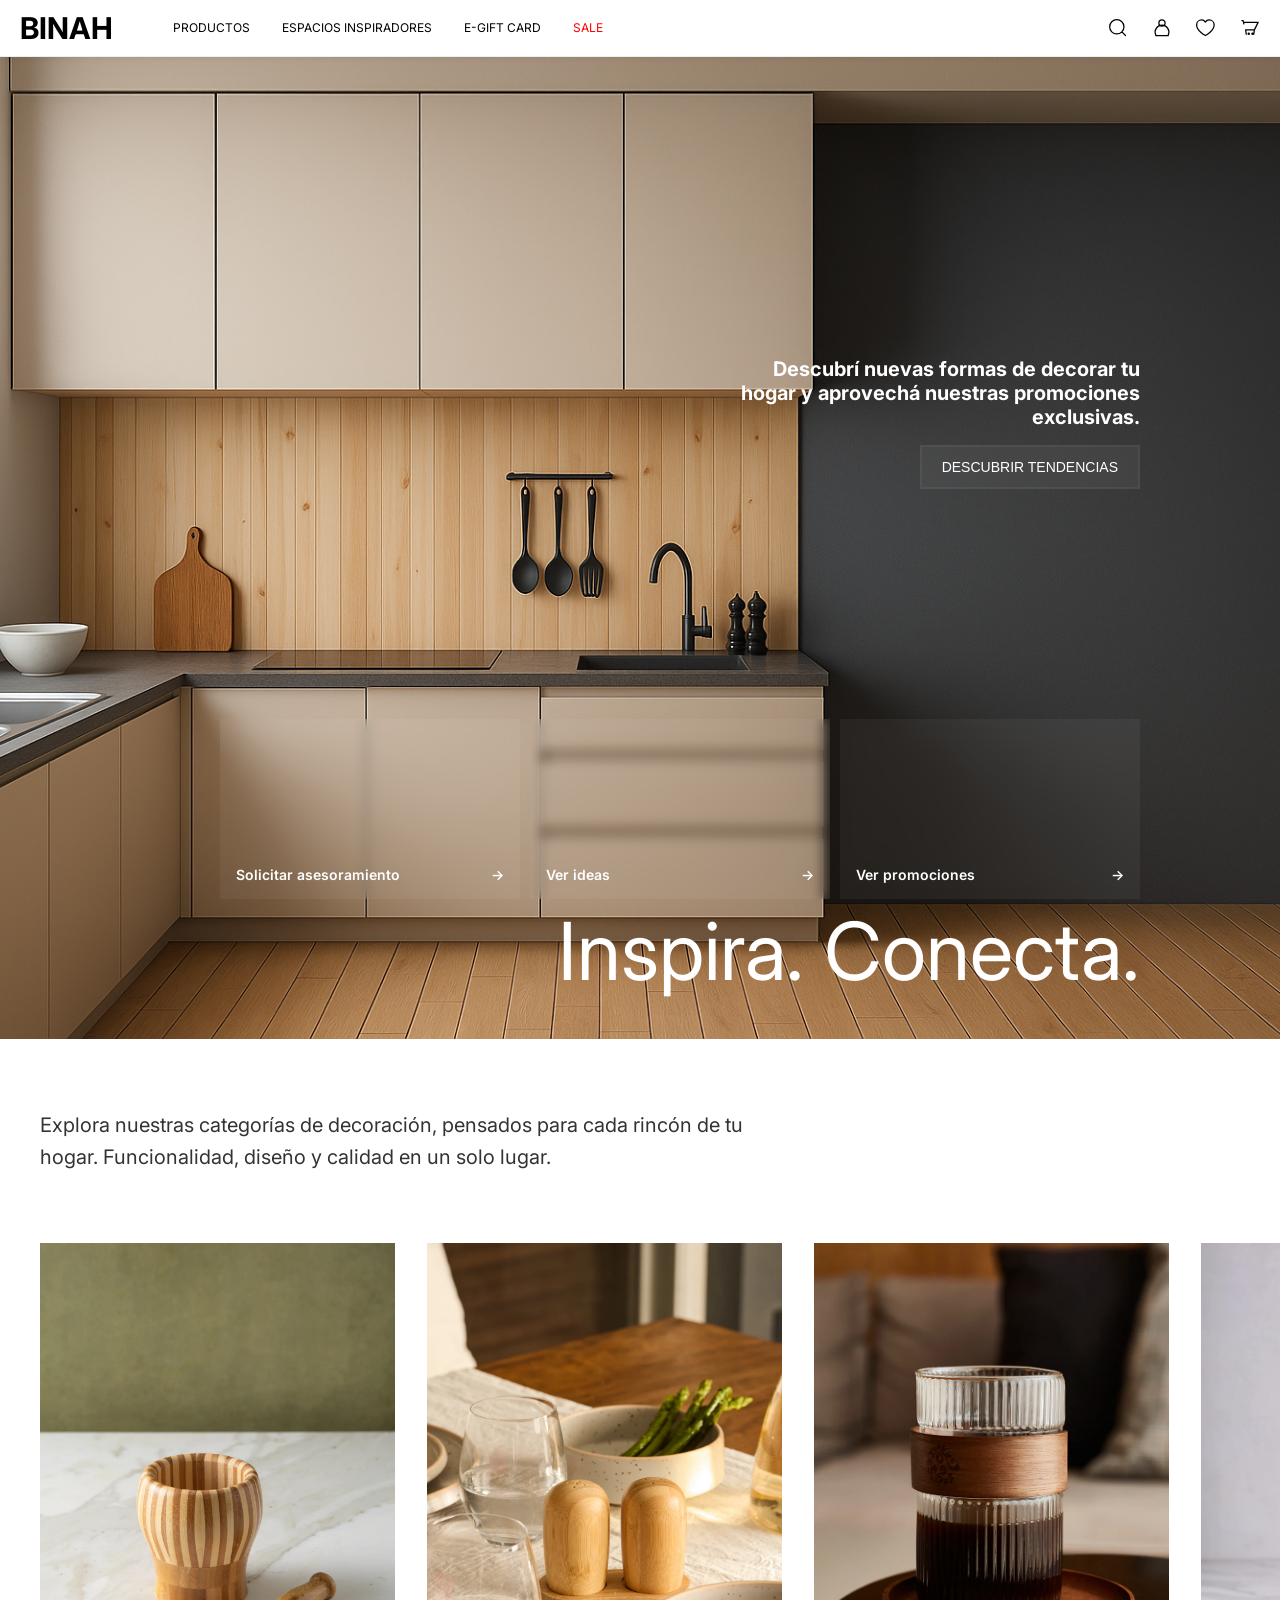
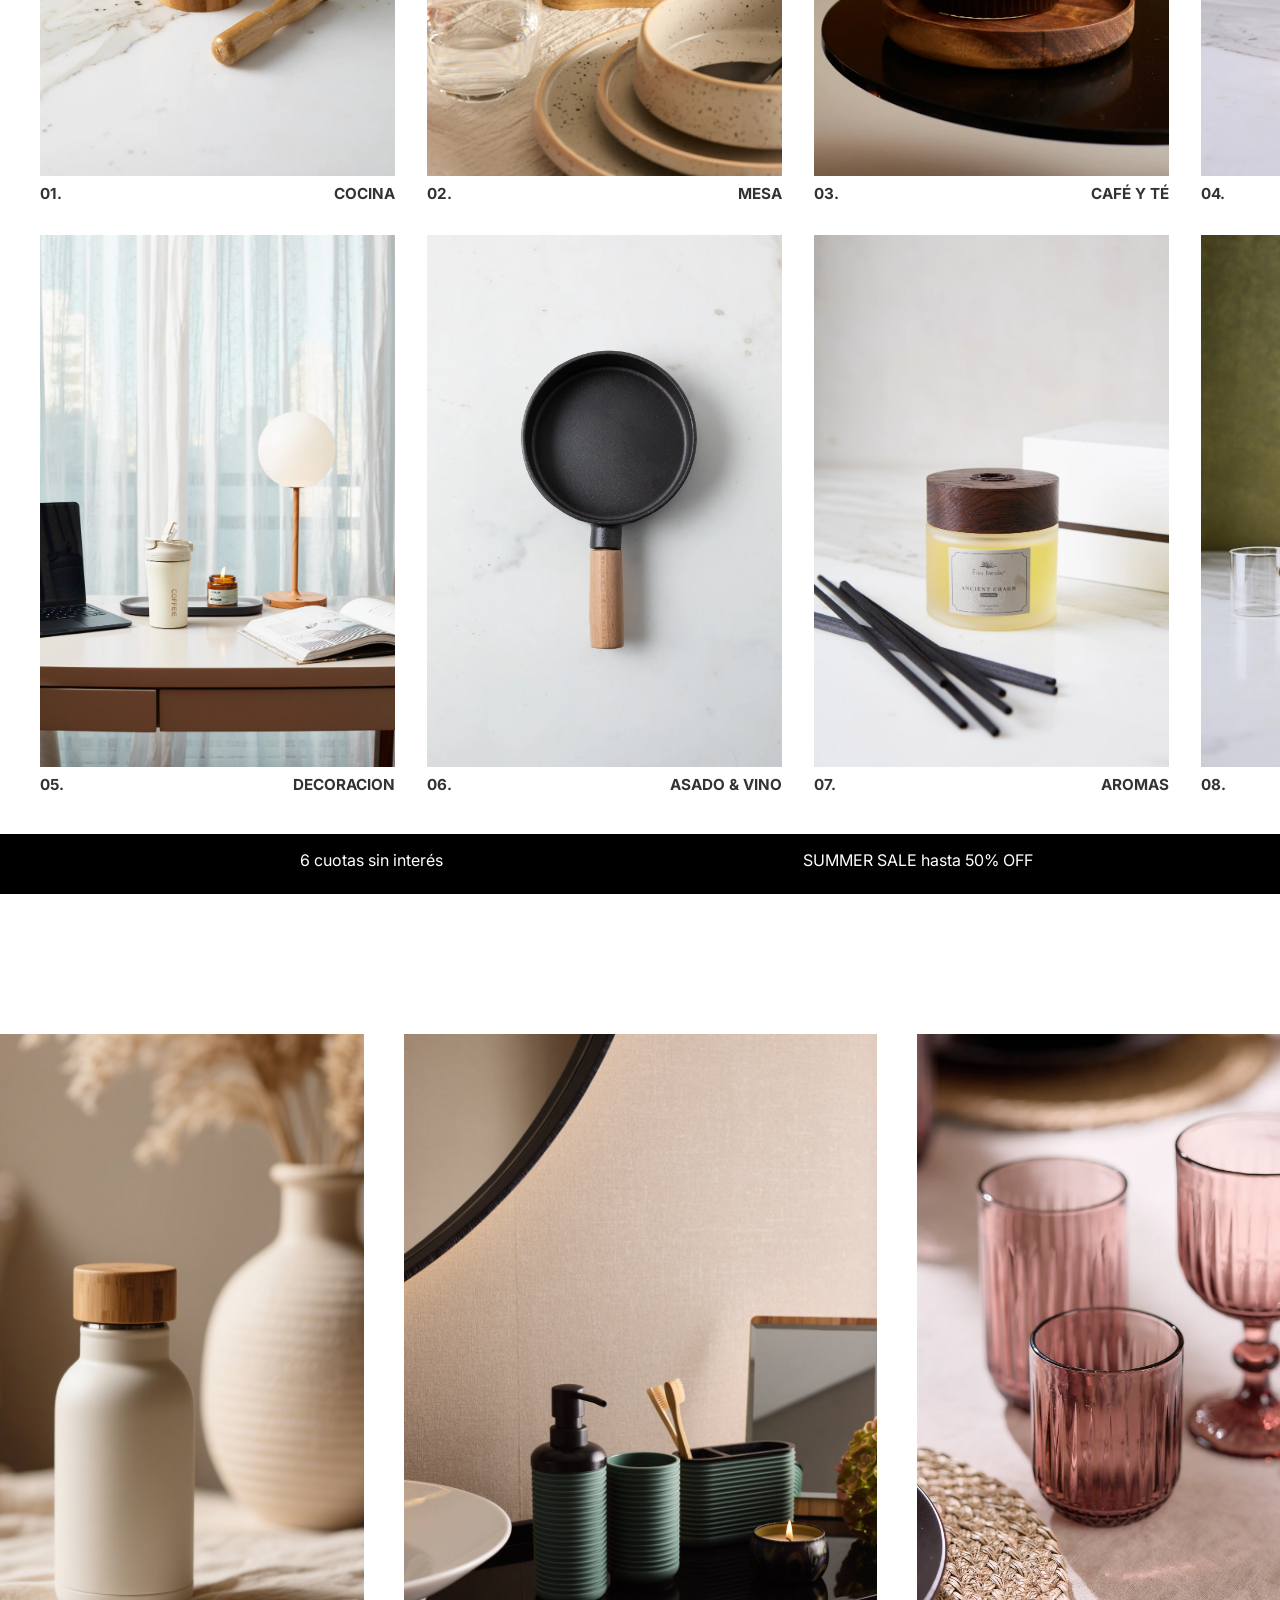
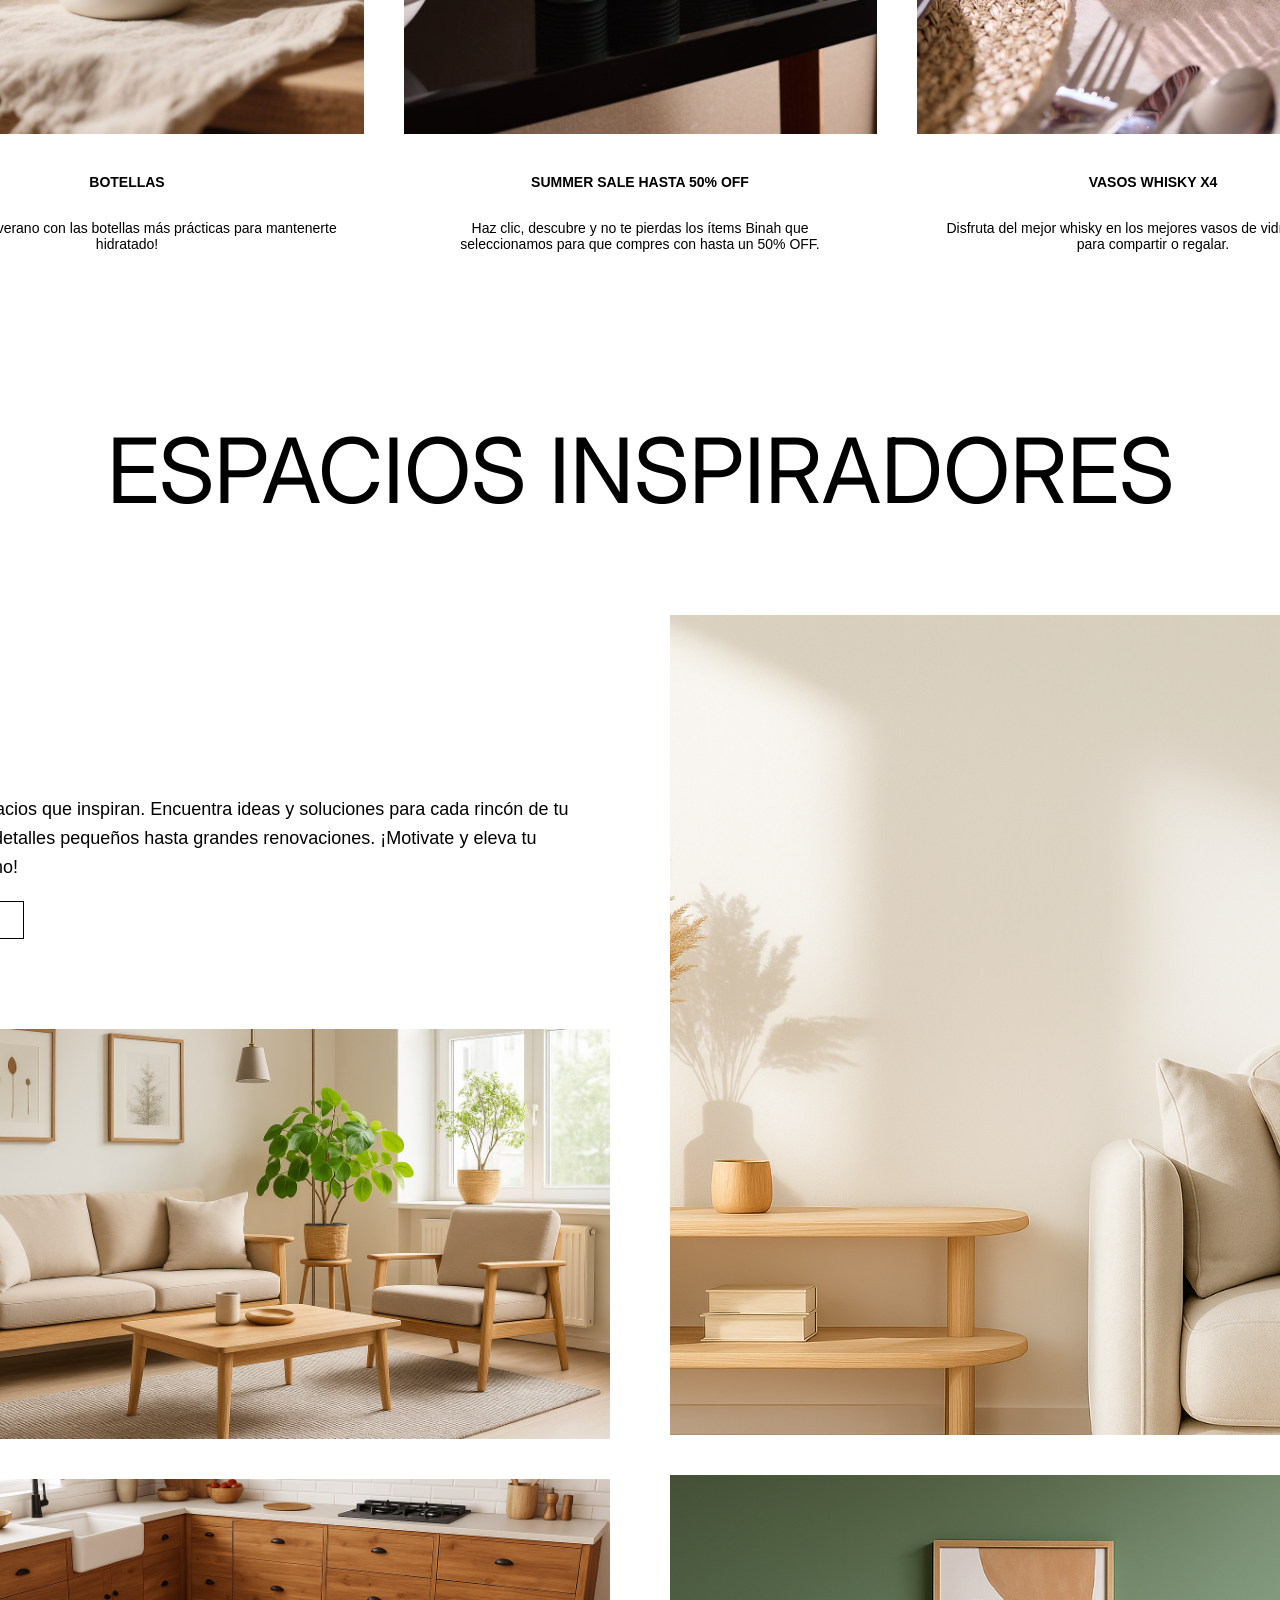
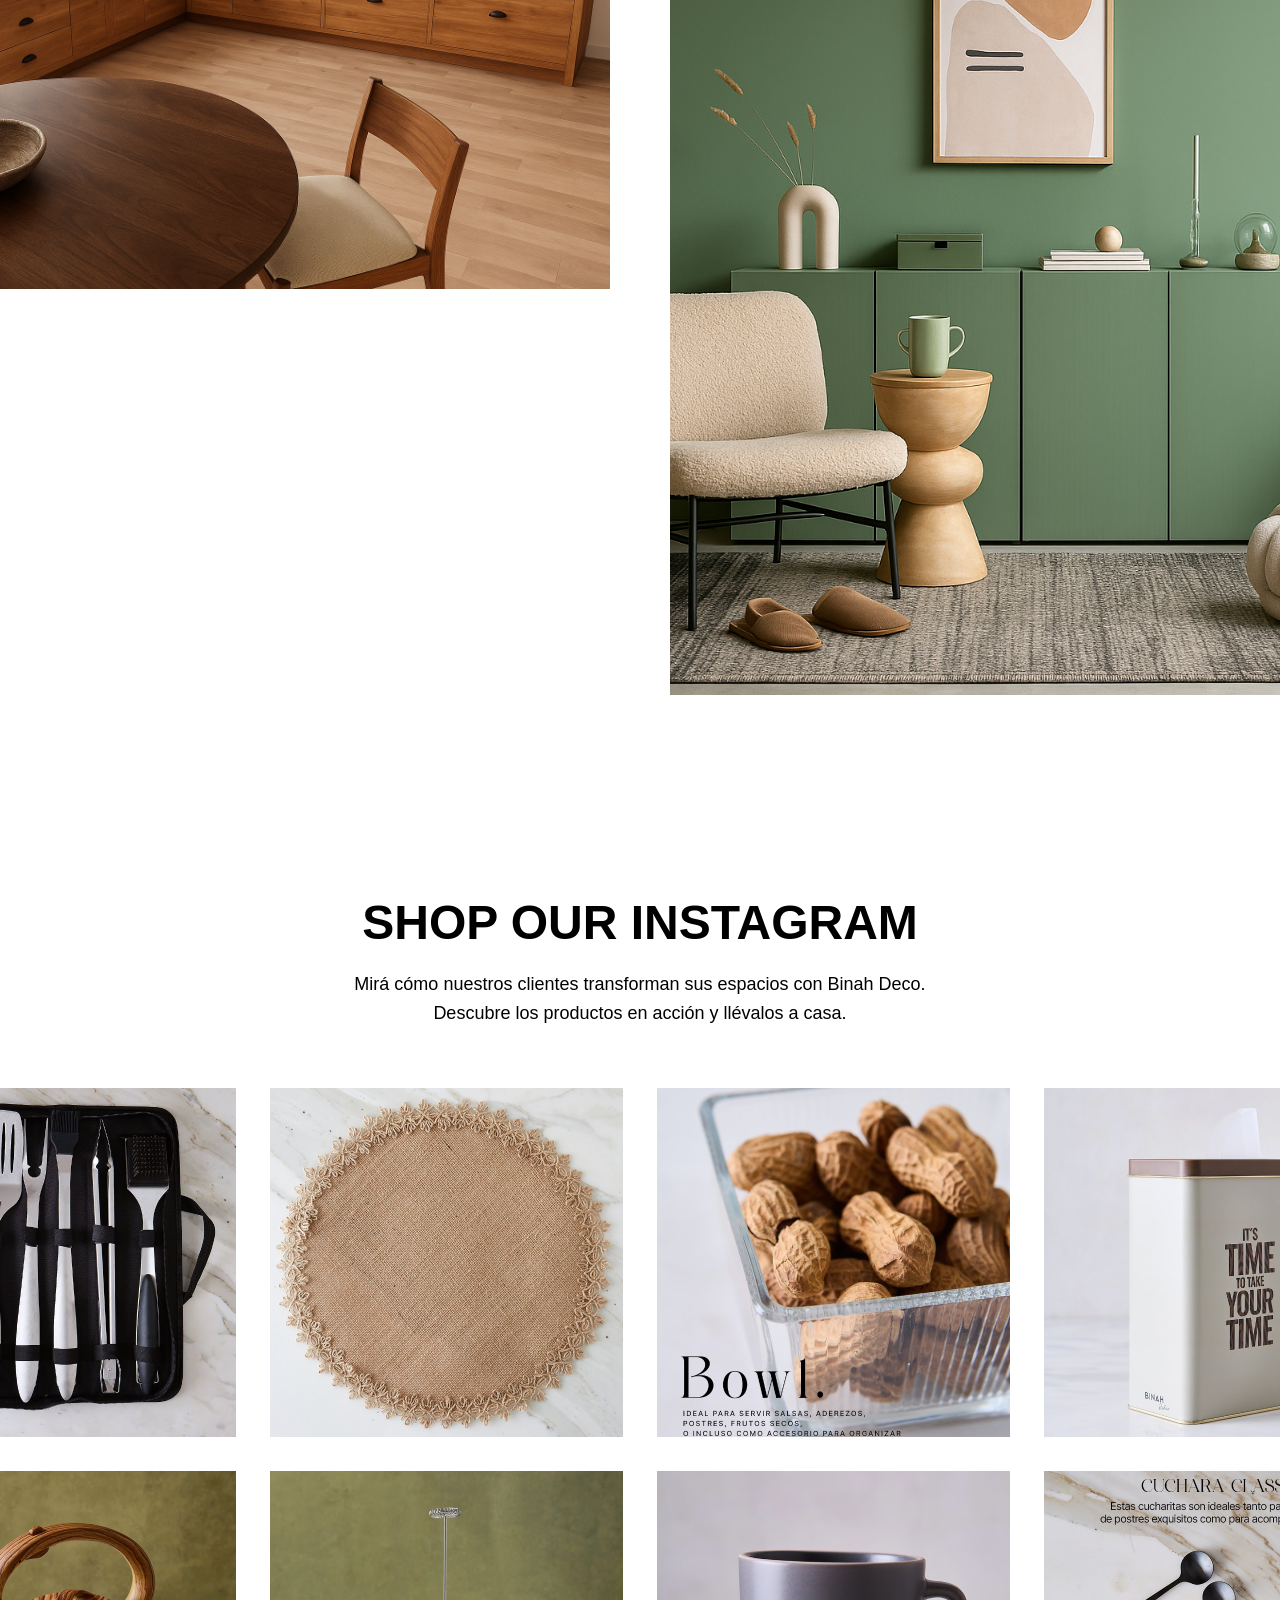
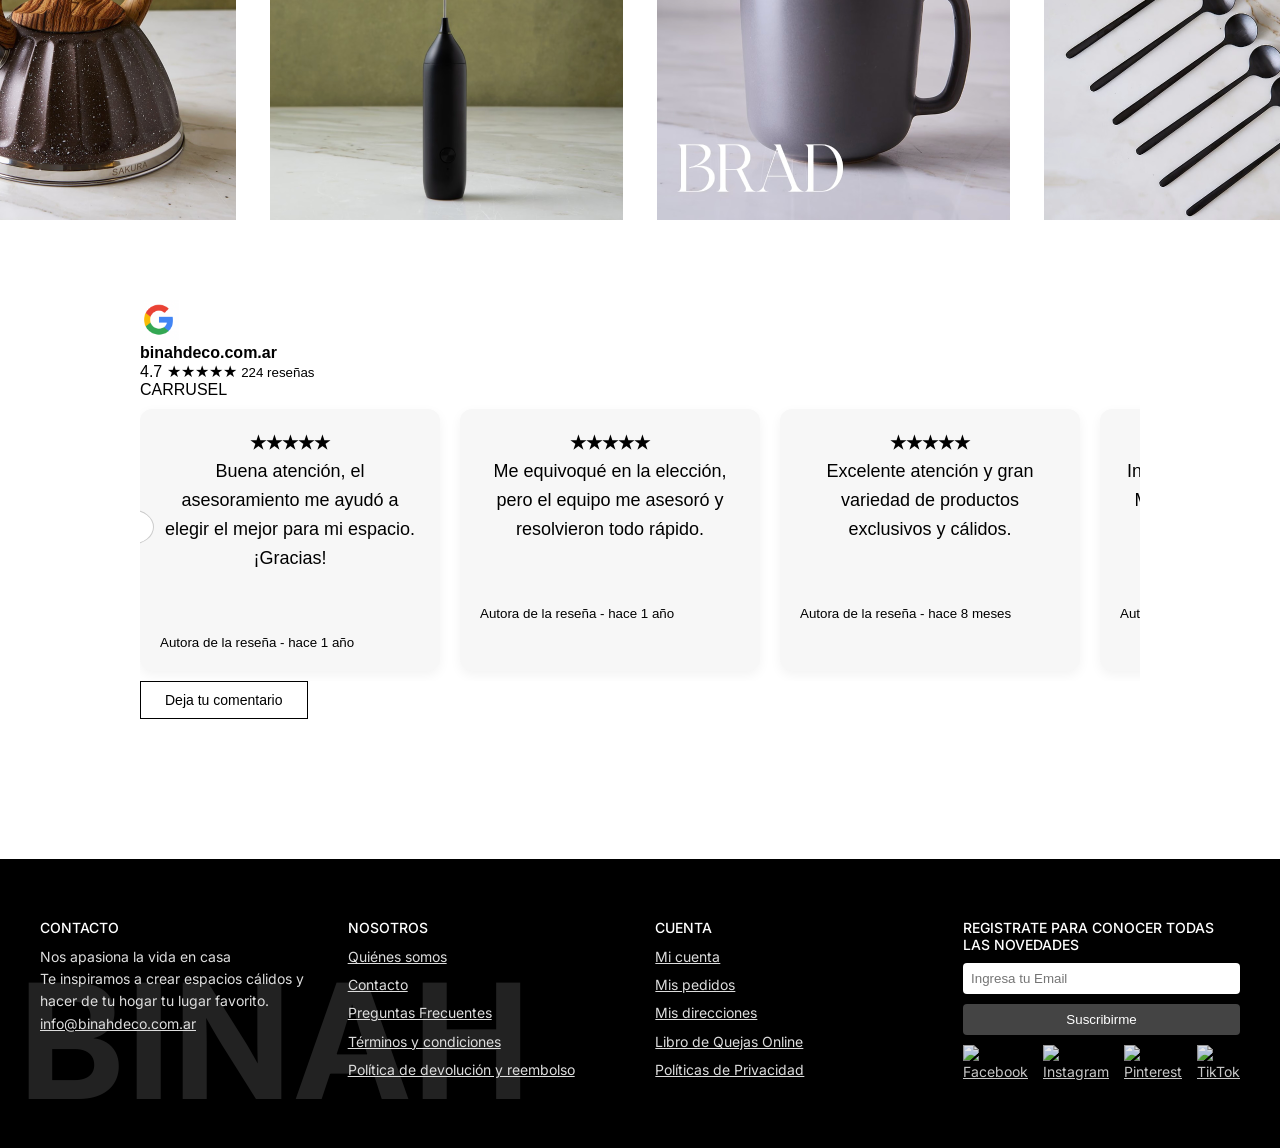
==== index.html @ cb3277cf "“Pre-entrega”" ====
<!DOCTYPE html>
<html lang="es">
<head>
  <meta charset="UTF-8" />
  <meta name="viewport" content="width=device-width, initial-scale=1.0" />
  <title>BinahDeco</title>
  <link href="https://fonts.googleapis.com/css2?family=Inter:wght@400&display=swap" rel="stylesheet">
  <link rel="stylesheet" href="styles.css" />
</head>
<body>
  <header class="navbar">
    <div class="logo">BINAH</div>
    <nav class="nav-links">
      <a href="#">PRODUCTOS</a>
      <a href="#">ESPACIOS INSPIRADORES</a>
      <a href="#">E-GIFT CARD</a>
      <a href="#" class="sale">SALE</a>
    </nav>
    <div class="mega-menu" id="megaMenu">
      <ul class="menu-categorias">
        <li onmouseover="cambiarImagen('img1.jpg')">Cocina</li>
        <li onmouseover="cambiarImagen('img2.jpg')">Living</li>
        <li onmouseover="cambiarImagen('img3.jpg')">Dormitorio</li>
        <li onmouseover="cambiarImagen('img4.jpg')">Baño</li>
        <li onmouseover="cambiarImagen('img5.jpg')">Escritorio</li>
        <li onmouseover="cambiarImagen('img6.jpg')">Exterior</li>
        <li onmouseover="cambiarImagen('img7.jpg')">Deco</li>
        <li onmouseover="cambiarImagen('img8.jpg')">Textiles</li>
      </ul>
      <div class="menu-imagen">
        <img src="img/productos/cocina.png" alt="Preview" id="menuImagen">
      </div>
    </div>
    <div class="nav-icons">
      <svg xmlns="http://www.w3.org/2000/svg" fill="none" viewBox="0 0 24 24" stroke-width="1.5" stroke="currentColor" class="icon">
        <path stroke-linecap="round" stroke-linejoin="round" d="M21 21l-4.35-4.35m0 0A7.5 7.5 0 104.5 4.5a7.5 7.5 0 0012.15 12.15z" />
      </svg>

      <svg xmlns="http://www.w3.org/2000/svg" fill="none" viewBox="0 0 24 24" stroke-width="1.5" stroke="currentColor" class="icon">
        <path stroke-linecap="round" stroke-linejoin="round" d="M15.75 6a3.75 3.75 0 11-7.5 0 3.75 3.75 0 017.5 0zM4.5 20.25a8.25 8.25 0 1115 0v.75H4.5v-.75z" />
      </svg>

      <svg xmlns="http://www.w3.org/2000/svg" fill="none" viewBox="0 0 24 24" stroke-width="1.5" stroke="currentColor" class="icon">
        <path stroke-linecap="round" stroke-linejoin="round" d="M21.75 8.25c0-3.375-2.625-6-6-6-1.875 0-3.563 1.125-4.5 2.625C10.313 3.375 8.625 2.25 6.75 2.25c-3.375 0-6 2.625-6 6 0 7.125 10.5 12.75 10.5 12.75S21.75 15.375 21.75 8.25z" />
      </svg>
  
      <svg xmlns="http://www.w3.org/2000/svg" fill="none" viewBox="0 0 24 24" stroke-width="1.5" stroke="currentColor" class="icon">
        <path stroke-linecap="round" stroke-linejoin="round" d="M2.25 3h1.5l.813 4.065M6.75 14.25h10.5l4.5-9H5.31m1.44 9L7.5 19.5M16.5 19.5l.75-5.25m-6.75 5.25a.75.75 0 100-1.5.75.75 0 000 1.5zM15 19.5a.75.75 0 100-1.5.75.75 0 000 1.5z" />
      </svg>
    </div>
  </header>

<section class="section-container">
  <div class="fixed-content">
    <h1 class="hero-title">Descubrí nuevas formas de decorar tu hogar y aprovechá nuestras promociones exclusivas.</h1>
    <button class="cta-button">Descubrir tendencias</button>
  </div>

  <div class="cards-container">
    <div class="card card1">
      <div class="card-front">
        <span class="card-title">Solicitar asesoramiento</span>
        <span class="card-icon">→</span>
      </div>
      <div class="card-back">
        Te ayudamos a crear el espacio perfecto.  
        ¡Asesoramiento personalizado para tu hogar!
      </div>
    </div>

    <div class="card card2">
      <div class="card-front">
        <span class="card-title">Ver ideas</span>
        <span class="card-icon">→</span>
      </div>
      <div class="card-back">
        Inspiración para cada rincón.  
        Pequeños espacios, cocinas, livings y más...
      </div>
    </div>

    <div class="card card3">
      <div class="card-front">
        <span class="card-title">Ver promociones</span>
        <span class="card-icon">→</span>
      </div>
      <div class="card-back">
        Hasta 50% OFF en muebles y deco  
        para renovar tu casa sin gastar de más.
      </div>
    </div>
  </div>

  <div class="inspiran">
    <div>Inspira. Conecta.</div>
  </div>
</section>
    

   <section class="productos">
        <div class="texto-categorias">
          <p>
            Explora nuestras categorías de decoración, pensados para cada rincón de tu hogar.  
            Funcionalidad, diseño y calidad en un solo lugar.
          </p>
        </div>

      <div class="grid-productos">

        <div class="producto">
          <div class="img-container">
            <img src="img/cocina.webp" alt="01 - Cocina">
            <div class="overlay"></div>
          </div>
          <div class="etiqueta">
              <div class="numero">01.</div>
              <span class="categoria">COCINA</span>
          </div>
        </div>

        <div class="producto">
          <div class="img-container">
            <img src="img/BINAH_128.jpg.webp" alt="02 - Mesa">
            <div class="overlay"></div>
          </div>
          <div class="etiqueta">
            <div class="numero">02.</div>
            <span class="categoria">MESA</span>
          </div>
        </div>

        <div class="producto">
          <div class="img-container">
            <img src="img/cafe.webp" alt="03 - Café y Té">
            <div class="overlay"></div>
          </div>
          <div class="etiqueta">
            <div class="numero">03.</div>
            <span class="categoria">CAFÉ Y TÉ</span>
          </div>
        </div>

        <div class="producto">
          <div class="img-container">
            <img src="img/Imagen.jpg" alt="04 - Baño">
            <div class="overlay"></div>
          </div>
          <div class="etiqueta">
            <div class="numero">04.</div>
            <span class="categoria">BAÑO</span>
          </div>
        </div>

        <div class="producto">
          <div class="img-container">
            <img src="img/deco.webp" alt="05 - Decoracion">
            <div class="overlay"></div>
          </div>
          <div class="etiqueta">
            <div class="numero">05.</div>
            <span class="categoria">DECORACION</span>
          </div>
        </div>

        <div class="producto">
          <div class="img-container">
            <img src="img/asado.webp" alt="06 - ASADO & VINO">
            <div class="overlay"></div>
          </div>
          <div class="etiqueta">
            <div class="numero">06.</div>
            <span class="categoria">ASADO & VINO</span>
          </div>
        </div>

        <div class="producto">
          <div class="img-container">
            <img src="img/BINAH16244.jpg.webp" alt="07 - Café y Té">
            <div class="overlay"></div>
          </div>
          <div class="etiqueta">
            <div class="numero">07.</div>
            <span class="categoria">AROMAS</span>
          </div>
        </div>

        <div class="producto">
          <div class="img-container">
            <img src="img/004241.jpg.webp" alt="08 - Baño">
            <div class="overlay"></div>
          </div>
          <div class="etiqueta">
            <div class="numero">08.</div>
            <span class="categoria">COLLECTION</span>
          </div>
        </div>
    </section>
    
    <section class="banner">
      <div class="carrusel">
        <div class="banner-texto">6 cuotas sin interés</div>
        <div class="banner-texto">SUMMER SALE hasta 50% OFF</div>
        <div class="banner-texto">10% off con transferencia</div>
        <div class="banner-texto">6 cuotas sin interés</div>
        <div class="banner-texto">SUMMER SALE hasta 50% OFF</div>
        <div class="banner-texto">10% off con transferencia</div>
      </div>
    </section>

    <section class="promociones-section">
      <div class="promo-card">
        <div class="promo-image-container">
          <img src="img/01promociones.png" alt="Botellas" />

        </div>
        <div class="promo-text">
          <h3>BOTELLAS</h3>
          <p>¡Disfruta del verano con las botellas más prácticas para mantenerte hidratado!</p>
        </div>
      </div>
    
      <div class="promo-card">
        <div class="promo-image-container">
          <img src="img/BINAH_002_f612bd32-daa3-4259-9622-390a1054abc7.jpg" alt="Summer Sale" />
        </div>
        <div class="promo-text">
          <h3>SUMMER SALE HASTA 50% OFF</h3>
          <p>Haz clic, descubre y no te pierdas los ítems Binah que seleccionamos para que compres con hasta un 50% OFF.</p>
        </div>
      </div>
    
      <div class="promo-card">
        <div class="promo-image-container">
          <img src="img/BINAH00020USOWEB_82a49e91-ad88-4d69-8187-4b93c7827365.jpg.webp" alt="Vasos Whisky" />
        </div>
        <div class="promo-text">
          <h3>VASOS WHISKY X4</h3>
          <p>Disfruta del mejor whisky en los mejores vasos de vidrio, perfectos para compartir o regalar.</p>
        </div>
      </div>
    </section>
    <section class="banner2">
      <div class="carrusel2">
        <div class="banner-texto2">ESPACIOS INSPIRADORES</div>
      </div>
    </section>

    <section class="room-inspiration">
      <div class="room-grid">
        <div class="left-column">
          <div class="text-block">
            <p>Descubre espacios que inspiran. Encuentra ideas y soluciones para cada rincón de tu hogar, desde detalles pequeños hasta grandes renovaciones. ¡Motivate y eleva tu estilo al máximo!</p>
            <button class="cta-button2">Explorar Ideas</button>
          </div>
          <img src="img/Inspiracion/01.png" alt="Espacio Living" class="img-horizontal" />
          <img src="img/Inspiracion/04.png" alt="Cocina" class="img-horizontal" />
        </div>
        <div class="right-column">
          <img src="img/Inspiracion/03.png" alt="Consola Deco" class="img-vertical" />
          <img src="img/Inspiracion/02.png" alt="Espacio Verde" class="img-vertical" />
        </div>
      </div>
    </section>

    <section class="shop-instagram">
      <div class="content-wrapper">
        <h2>SHOP OUR INSTAGRAM</h2>
        <p>
          Mirá cómo nuestros clientes transforman sus espacios con Binah Deco. <br>
          Descubre los productos en acción y llévalos a casa.
        </p>
    
        <div class="image-grid">
          <div class="insta-card">
            <img src="img/Instagram/Variant 1.png" alt="Producto 1" />
          </div>
          <div class="insta-card"><img src="img/Instagram/02.png" alt="Producto 2"/></div>
          <div class="insta-card"><img src="img/Instagram/03.png" alt="Producto 3"/></div>
          <div class="insta-card"><img src="img/Instagram/04.png" alt="Producto 4"/></div>
          <div class="insta-card"><img src="img/Instagram/05.png" alt="Producto 5"/></div>
          <div class="insta-card"><img src="img/Instagram/06.png" alt="Producto 6"/></div>
          <div class="insta-card"><img src="img/Instagram/07.png" alt="Producto 7"/></div>
          <div class="insta-card"><img src="img/Instagram/08.png" alt="Producto 8"/></div>
        </div>
    
        <div class="google-reviews">
          <div class="review-header">
            <img src="img/Captura de pantalla 2025-05-18 a la(s) 6.08.12 p. m..png" alt="Google Logo" />
            <div>
              <strong>binahdeco.com.ar</strong><br />
              <span>4.7 ★★★★★</span> <small>224 reseñas</small>
            </div>
          </div>
        
          CARRUSEL
          <div class="review-carousel-container">
            <button class="carousel-btn left" onclick="scrollReviews(-1)">←</button>
            
            <div class="review-carousel" id="review-carousel">
              <div class="review-card">
                <p><strong>★★★★★</strong><br/>Buena atención, el asesoramiento me ayudó a elegir el mejor para mi espacio. ¡Gracias!</p>
                <small>Autora de la reseña - hace 1 año</small>
              </div>
              <div class="review-card">
                <p><strong>★★★★★</strong><br/>Me equivoqué en la elección, pero el equipo me asesoró y resolvieron todo rápido.</p>
                <small>Autora de la reseña - hace 1 año</small>
              </div>
              <div class="review-card">
                <p><strong>★★★★★</strong><br/>Excelente atención y gran variedad de productos exclusivos y cálidos.</p>
                <small>Autora de la reseña - hace 8 meses</small>
              </div>
              <div class="review-card">
                <p><strong>★★★★★</strong><br/>Inspiración, calidad y atención. Me ayudaron a elegir justo lo que necesitaba.</p>
                <small>Autora de la reseña - hace 2 años</small>
              </div>
            </div>
          <button class="cta-button2">Deja tu comentario</button>
        </div>
    </section>
  </div>
  <footer class="footer">
    <div class="footer-container">
      <div class="footer-column">
        <h4>Contacto</h4>
        <p>Nos apasiona la vida en casa</p>
        <p>Te inspiramos a crear espacios cálidos y hacer de tu hogar tu lugar favorito.</p>
        <a href="mailto:info@binahdeco.com.ar">info@binahdeco.com.ar</a>
      </div>
  
      <div class="footer-column">
        <h4>Nosotros</h4>
        <ul>
          <li><a href="#">Quiénes somos</a></li>
          <li><a href="#">Contacto</a></li>
          <li><a href="#">Preguntas Frecuentes</a></li>
          <li><a href="#">Términos y condiciones</a></li>
          <li><a href="#">Política de devolución y reembolso</a></li>
        </ul>
      </div>
  
      <div class="footer-column">
        <h4>Cuenta</h4>
        <ul>
          <li><a href="#">Mi cuenta</a></li>
          <li><a href="#">Mis pedidos</a></li>
          <li><a href="#">Mis direcciones</a></li>
          <li><a href="#">Libro de Quejas Online</a></li>
          <li><a href="#">Políticas de Privacidad</a></li>
        </ul>
      </div>
  
      <div class="footer-column">
        <h4>Registrate para conocer todas las novedades</h4>
        <form>
          <input type="email" placeholder="Ingresa tu Email" required />
          <button type="submit">Suscribirme</button>
        </form>
        <div class="social-icons">
          <a href="#"><img src="facebook.svg" alt="Facebook"></a>
          <a href="#"><img src="instagram.svg" alt="Instagram"></a>
          <a href="#"><img src="pinterest.svg" alt="Pinterest"></a>
          <a href="#"><img src="tiktok.svg" alt="TikTok"></a>
        </div>
      </div>
    </div>
    <div class="footer-brand">BINAH</div>
  </footer>
</body>
</html>
---- styles.css ----
* {
    margin: 0;
    padding: 0;
    box-sizing: border-box;
  }
  
  body {
    font-family: 'Inter', sans-serif;
  }
  
  .navbar {
    position: sticky;
    top: 0;
    z-index: 999;
    background-color: #fff;
    display: flex;
    align-items: center;
    justify-content: space-between;
    padding: 10px 20px;
    border-bottom: 1px solid #eee;
    box-shadow: 0 2px 5px rgba(0, 0, 0, 0.05);
  }
  
  .logo {
    font-size: 30px;
    font-weight: bold;
  }
  
  .nav-links {
    display: flex;
    gap: 32px;
    margin-left: 60px;
  }
  
  .nav-links a {
    text-decoration: none;
    color: #000;
    font-size: 12px;
    position: relative;
    padding-bottom: 2px;
    transition: all 0.2s ease;
  }
  
  .nav-links a:hover::after {
    content: "";
    position: absolute;
    width: 100%;
    height: 1px;
    background: #000;
    left: 0;
    bottom: 0;
  }
  
  .nav-links .sale {
    color: red;
  }
  
  .nav-icons {
    display: flex;
    gap: 24px;
  margin-left: auto;}
  
  .icon {
    width: 20px;
    height: 20px;
    color: #000;
    cursor: pointer;
    transition: color 0.2s ease;
  }
  
  .icon:hover {
    color: #888;
  }
  
  
  @media (max-width: 768px) {
    .nav-links {
      display: none; 
    }
  
    .icon {
      width: 24px;
      height: 24px;
    }
  }


  .mega-menu {
    display: none;
    position: absolute;
    top: 60px; /* ajustá si tu navbar es más alta */
    left: 0;
    width: 100%;
    height: 292px;
    background-color: white;
    box-shadow: 0 2px 10px rgba(0,0,0,0.1);
    padding: 20px 40px;
    z-index: 998;
    justify-content: space-between;
    gap: 60px;
    align-items: flex-start;
  }
  
  .menu-categorias {
    list-style: none;
    padding: 0;
    margin: 0;
    width: 292px;
    display: flex;
    flex-direction: column;
    gap: 10px;
  }
  
  .menu-categorias li {
    font-size: 16px;
    color: #000;
    cursor: pointer;
    transition: color 0.2s;
  }
  
  .menu-categorias li:hover {
    color: #888;
  }
  
  .menu-imagen img {
    width: 392px;
    height: 250px;
    object-fit: cover;
    max-width: 800px;
  }
  





 .section-container {
  font-family: 'Inter', sans-serif;
  position: relative;
  width: 100%;
  height: 982px;
  display: flex;
  align-items: flex-end;
  justify-content: flex-end;
  background: url(img/image.png) no-repeat center/cover;
  padding: 40px 140px;
  box-sizing: border-box;
}

.fixed-content {
  position: absolute;
  top: 300px;
  right: 140px;
  text-align: right;
  max-width: 400px;
  z-index: 10;

}

.fixed-content h1 {
  font-size: 20px;
  color: #ffffff;
  margin-bottom: 16px;
}

.cta-button {
  background: rgba(255, 255, 255, 0.05);
  backdrop-filter: blur(6px);
  color: #ffffff;
  border: 2px solid #000;
  padding: 12px 20px;
  font-size: 14px;
  font-weight:normal;
  text-transform: uppercase;
  cursor: pointer;
  transition: all 0.3s ease;
  border-color:rgba(255, 255, 255, 0.05);
}

.cta-button:hover {
  background-color: #3E5C76;
  color: #fff;
  border-color: #3E5C76;
}

.cards-container {
  display: flex;
  gap: 10px;
  margin-top: 160px;
  justify-content: flex-end;
  margin-bottom: 100px;
}

.card {
  width: 300px;
  height: 180px;
  background: rgba(255, 255, 255, 0.05);
  backdrop-filter: blur(6px);
  overflow: hidden;
  cursor: pointer;
  position: relative;
  border-radius: 0;
  padding: 16px;
  box-sizing: border-box;
  display: flex;
  flex-direction: column;
  justify-content: flex-end;
  transition: all 0.4s ease;
}


.card:hover {
  height: 300px;
}

.card .card-front {
  display: flex;
  justify-content: space-between;
  align-items: center;
  color: #ffffff;
  font-size: 14px;
  font-weight: 600;

  z-index: 2;
}

/* flecha → */
.card-icon {
  display: inline-block;
  transition: transform 0.3s ease;
}

.card:hover .card-icon {
  transform: rotate(45deg);
}

/* Texto que aparece */
.card .card-back {
  position: absolute;
  bottom: 60px;
  left: 0;
  right: 0;
  opacity: 0;
  transform: translateY(20px);
  transition: all 0.3s ease;
  padding: 0 16px;
  font-size: 12px;
  color: #fff;
  text-align: center;
  line-height: 1.4;
  pointer-events: none;
}


.card:hover .card-back {
  opacity: 1;
  transform: translateY(0);
  pointer-events: all;
}

/* Colores a las tarjetas*/
.card1:hover {
  background-color: #3E5C76;
}

.card2:hover {
  background-color: #7B9EAE;
}

.card3:hover {
  background-color: #A8BCA0;
}

.inspiran{
  position: absolute;
  text-align: left;
  font-style:inherit;
  font-size: 80px;
  color: #ffffff;
  
}

@media (max-width: 768px) {
  .cards-container {
    flex-direction: column;
    align-items: center;
    gap: 24px;
    margin-top: 80px;
    margin-bottom: 60px;
  }

  .card {
    width: 90%;
    height: auto;
    padding: 24px;
  }

  .card .card-front {
    font-size: 16px;
    display: flex;
    justify-content: space-between;
    align-items: center;
  }

  .card .card-back {
    font-size: 14px;
    text-align: center;
    padding-top: 12px;
  }

  .inspiran-text {
    font-size: 36px;
    margin-top: 32px;
  }
}



SIGUIENTE SECCION 


.productos {
  width: 100%;
  padding: 4rem 2rem;
  box-sizing: border-box;
  font-family: 'Inter', sans-serif;
}

.texto-categorias {
  max-width: 800px;
  margin: 70px 0;
}

.texto-categorias p {
  font-size: 20px;
  font-weight: 400;
  color: #333;
  line-height: 1.6;
  text-align: left;
  margin-left: 40px;
}

.grid-productos {
  display: grid;
  grid-template-columns: repeat(4, 1fr);
  gap: 2rem;
  justify-items: center;
  margin: 40px 40px;
}

.producto {
  width: 355px;
  display: flex;
  flex-direction: column;
  align-items: center;
  text-align: left;
}

.etiqueta {
  display: flex;
  justify-content: space-between;
  width: 100%;
  margin-top: 0.5rem;
  font-weight: bold;
  font-size: 0.95rem;
  text-transform: uppercase;
  color: #333;
}

.img-container {
  position: relative;
  overflow: hidden;
  border-radius: 0;
}

/* Imagen base */
.img-container img {
  width: 100%;
  height: auto;
  display: block;
  object-fit: cover;
  transition: transform 0.3s ease;
}

.overlay {
  position: absolute;
  top: 0;
  left: 0;
  width: 100%;
  height: 100%;
  backdrop-filter: blur(6px);
  -webkit-backdrop-filter: blur(6px); /* soporte Safari */
  background-color: rgba(0, 0, 0, 0.3); /* oscurece */
  opacity: 0;
  transition: opacity 0.3s ease;
  border-radius: 0;
  z-index: 2;
}


.img-container:hover .overlay {
  opacity: 1;
}

.img-container:hover img {
  transform: scale(1.05);
}

.etiqueta .numero {
  transition: none;
}

.etiqueta .categoria {
  transition: all 0.6s ease;
  text-align: right;
}

.producto:hover .categoria {
  transform: translateX(-100%);
  margin-left: 50%;
}
 
@media (max-width: 1024px) {
  .grid-productos {
    grid-template-columns: repeat(2, 1fr);
    margin: 20px;
  }

  .producto {
    width: 100%;
    max-width: 360px;
  }

  .texto-categorias p {
    font-size: 14px;
    text-align: center;
  }
}



.banner {
  width: 100%;
  height: 60px;
  background-color: rgb(0, 0, 0);
  overflow: hidden;
  position: relative;
}
.carrusel {
  display: flex;
  gap: 60px;
  animation: slide 40s linear infinite;
  align-items: center;
  width: max-content; /* 👈 asegura que el ancho sea solo el del contenido */
}

.banner-texto {
  text-align: center;
  margin-top: 16px;
  white-space: nowrap;
  font-size: 16px;
  color: rgb(255, 255, 255);
  flex-shrink: 0;
  padding-left: 300px;
}

@keyframes slide {
  0% { transform: translateX(0); }
  100% { transform: translateX(-100%); }
}




.promociones-section {
  display: flex;
  justify-content: center;
  gap: 40px;
  padding: 140px 140px;
  background-color: #fff;
}

.promo-card {
  width: 473px;
  height: 851px;
  display: flex;
  flex-direction: column;
  align-items: center;
  font-family: 'Helvetica Neue', sans-serif;
}

.promo-image-container {
  position: relative;
  width: 473px;
  height: 700px;
  overflow: hidden;
}

.promo-image-container img {
  width: 100%;
  height: 100%;
  object-fit: cover;
  display: block;
  transition: transform 0.3s ease;
}

.promo-image-container .overlay {
  position: absolute;
  top: 0;
  left: 0;
  width: 100%;
  height: 100%;
  background: rgba(0, 0, 0, 0);
  transition: background-color 0.3s ease;
}

.promo-image-container:hover .overlay {
  background: rgba(0, 0, 0, 0.3);
}

.promo-text {
  padding: 20px;
  text-align: center;
}

.promo-text h3 {
  font-size: 14px;
  font-weight: bold;
  text-transform: uppercase;
  margin-top: 20px;
  margin-bottom: 20px;
}

.promo-text p {
  margin-top: 30px;
  font-size: 14px;
  font-weight: 400;
  color: #000;
}

/* tablets */
@media (max-width: 1024px) {
  .promociones-section {
    flex-wrap: wrap;
    justify-content: center;
    padding: 60px 20px;
  }

  .promo-card {
    width: 100%;
    max-width: 400px;
    height: auto;
    margin-bottom: 40px;
  }

  .promo-image-container {
    width: 100%;
    height: auto;
  }

  .promo-image-container img {
    height: auto;
  }
}

/* mobile */
@media (max-width: 600px) {
  .promociones-section {
    flex-direction: column;
    align-items: center;
    padding: 40px 10px;
    gap: 20px;
  }

  .promo-card {
    width: 100%;
    max-width: 320px;
  }

  .promo-text h3 {
    font-size: 12px;
  }

  .promo-text p {
    font-size: 13px;
  }
}


.banner2 {
  width: 100%;
  height: 90px;
  background-color: #fff;
  display: flex;
  justify-content: center;
  align-items: center;
}

.carrusel2 {
  display: flex;
  align-items: center;
  justify-content: center;
}

.banner-texto2 {
  font-size: 90px;
  color: #000;
  text-align: center;
  margin: 0;
  padding: 0 20px;
}


@media (max-width: 768px) {
  .banner-texto2 {
    font-size: 48px;
  }
}

@media (max-width: 480px) {
  .banner-texto2 {
    font-size: 36px;
  }
}



.room-inspiration {
  background-color: #fff;
  padding: 100px 0;
  display: flex;
  justify-content: center;
  font-family: 'Helvetica Neue', sans-serif;
}

.room-grid {
  display: flex;
  gap: 60px;
  width: 1512px;
}

.left-column {
  width: 726px;
  display: flex;
  flex-direction: column;
  gap: 40px;
}

.text-block {
  padding-right: 40px;
  margin-top: 180px;
margin-bottom: 50px;
}

.text-block p {
  font-size: 18px;
  line-height: 1.6;
  margin-bottom: 20px;
}

.cta-button2 {
  padding: 10px 24px;
  border: 1px solid #000;
  background-color: transparent;
  font-size: 14px;
  cursor: pointer;
  transition: background 0.3s;
}

.cta-button2:hover {
  background-color: #3E5C76;
  color: #ffffff;
}

.img-horizontal {
  width: 726px;
  height: 410px;
  object-fit: cover;
}

.right-column {
  width: 726px;
  display: flex;
  flex-direction: column;
  gap: 40px;
}

.img-vertical {
  width: 726px;
  height: 820px;
  object-fit: cover;
}

@media (max-width: 1024px) {
  .room-grid {
    flex-direction: column;
    width: 100%;
    padding: 0 20px;
  }

  .left-column,
  .right-column {
    width: 100%;
    gap: 20px;
  }

  .text-block {
    margin-top: 60px;
    margin-bottom: 20px;
    padding-right: 0;
  }

  .img-horizontal,
  .img-vertical {
    width: 100%;
    height: auto;
  }

  .room-inspiration {
    padding: 60px 0;
  }
}

@media (max-width: 480px) {
  .text-block p {
    font-size: 16px;
  }

  .cta-button2 {
    width: 100%;
    text-align: center;
  }
}


.shop-instagram {
  padding: 100px 0;
  background-color: #fff;
  display: flex;
  justify-content: center;
  font-family: 'Helvetica Neue', sans-serif;
}

.content-wrapper {
  width: 1512px;
  display: flex;
  flex-direction: column;
  align-items: center;
}

.content-wrapper h2 {
  font-size: 48px;
  font-weight: 600;
  margin-bottom: 20px;
}

.content-wrapper p {
  font-size: 18px;
  line-height: 1.6;
  text-align: center;
  margin-bottom: 60px;
}

.image-grid {
  display: grid;
  grid-template-columns: repeat(4, 353px);
  grid-gap: 34px;
  margin-bottom: 80px;
}

.insta-card {
  position: relative;
  width: 353px;
  height: 349px;
  overflow: hidden;
  cursor: pointer;
}

.insta-card img {
  width: 100%;
  height: 100%;
  object-fit: cover;
  transition: filter 0.3s ease;
}


.insta-card:hover img {
  filter: blur(2px);
}

.insta-card:hover .icon-hover span {
  transform: rotate(45deg);
}

@media (max-width: 1200px) {
  .image-grid {
    grid-template-columns: repeat(3, 1fr);
    gap: 20px;
  }

  .insta-card {
    width: 100%;
    height: 300px;
  }
}

@media (max-width: 768px) {
  .image-grid {
    grid-template-columns: repeat(2, 1fr);
    gap: 16px;
  }

  .insta-card {
    height: 250px;
  }

  .content-wrapper h2 {
    font-size: 36px;
  }

  .content-wrapper p {
    font-size: 16px;
    margin-bottom: 40px;
  }
}

@media (max-width: 480px) {
  .image-grid {
    grid-template-columns: 1fr;
    gap: 12px;
  }

  .insta-card {
    height: 220px;
  }

  .content-wrapper h2 {
    font-size: 28px;
  }

  .content-wrapper p {
    font-size: 14px;
  }

  .icon-hover {
    bottom: 12px;
    right: 12px;
    padding: 4px;
  }
}


.review-carousel-container {
  position: relative;
  width: 100%;
  max-width: 1000px;
  overflow: hidden;
  margin-bottom: 40px;
}

.review-carousel {
  display: flex;
  gap: 20px;
  scroll-behavior: smooth;
  overflow-x: auto;
  padding: 10px 0;
  scrollbar-width: none;
}

.review-carousel::-webkit-scrollbar {
  display: none;
}

.review-card {
  min-width: 300px;
  background-color: #f7f7f7;
  border-radius: 12px;
  padding: 20px;
  text-align: left;
  box-shadow: 0 4px 12px rgba(0,0,0,0.05);
}

.carousel-btn {
  position: absolute;
  top: 40%;
  transform: translateY(-50%);
  background-color: white;
  border: 1px solid #ccc;
  padding: 6px 12px;
  border-radius: 50%;
  cursor: pointer;
  z-index: 10;
  font-size: 18px;
  transition: background-color 0.3s ease;
}

.carousel-btn:hover {
  background-color: #eee;
}

.carousel-btn.left {
  left: -30px;
}

.carousel-btn.right {
  right: -30px;
}

img{width: 40;
height: 40px;}





.footer {
  background-color: #000;
  color: #fff;
  padding: 60px 40px;
  font-family: 'Inter', sans-serif;
  position: relative;
  overflow: hidden;
}

.footer-container {
  display: flex;
  flex-wrap: wrap;
  justify-content: space-between;
  gap: 40px;
  z-index: 2;
  position: relative;
}

.footer-column {
  flex: 1 1 220px;
}

.footer-column h4 {
  font-size: 14px;
  margin-bottom: 10px;
  text-transform: uppercase;
  font-weight: 500;
}

.footer-column p,
.footer-column a,
.footer-column li {
  font-size: 14px;
  line-height: 1.6;
  color: #ddd;
}

.footer-column ul {
  list-style: none;
  padding: 0;
}

.footer-column li {
  margin-bottom: 6px;
}

.footer-column a:hover {
  color: #fff;
  text-decoration: underline;
}

.footer-column form {
  display: flex;
  flex-direction: column;
  gap: 10px;
  margin: 10px 0;
}

.footer-column input[type="email"] {
  padding: 8px;
  border: none;
  border-radius: 4px;
}

.footer-column button {
  padding: 8px;
  background-color: #444;
  border: none;
  color: #fff;
  border-radius: 4px;
  cursor: pointer;
}

.footer-column button:hover {
  background-color: #666;
}

.social-icons {
  display: flex;
  gap: 15px;
  margin-top: 10px;
}

.social-icons img {
  width: 20px;
  height: 20px;
  filter: brightness(90%);
}

.footer-brand {
  position: absolute;
  bottom: 10px;
  left: 20px;
  font-size: 160px;
  color: #222;
  font-weight: bold;
  z-index: 0;
  letter-spacing: 5px;
  user-select: none;
  pointer-events: none;
}
@media (max-width: 1024px) {
  .footer-column {
    flex: 1 1 45%;
  }
}

@media (max-width: 768px) {
  .footer-container {
    flex-direction: column;
    gap: 32px;
  }

  .footer-column {
    flex: 1 1 100%;
  }

  .footer-brand {
    font-size: 80px;
    left: 10px;
    bottom: 10px;
    color: #111;
  }

  .footer-column input[type="email"] {
    width: 100%;
  }
}

@media (max-width: 480px) {
  .footer {
    padding: 40px 20px;
  }

  .footer-column h4 {
    font-size: 12px;
  }

  .footer-column p,
  .footer-column a,
  .footer-column li {
    font-size: 13px;
  }

  .footer-brand {
    display: none; /* lo escondemos si molesta mucho */
  }

  .social-icons img {
    width: 18px;
    height: 18px;
  }
}
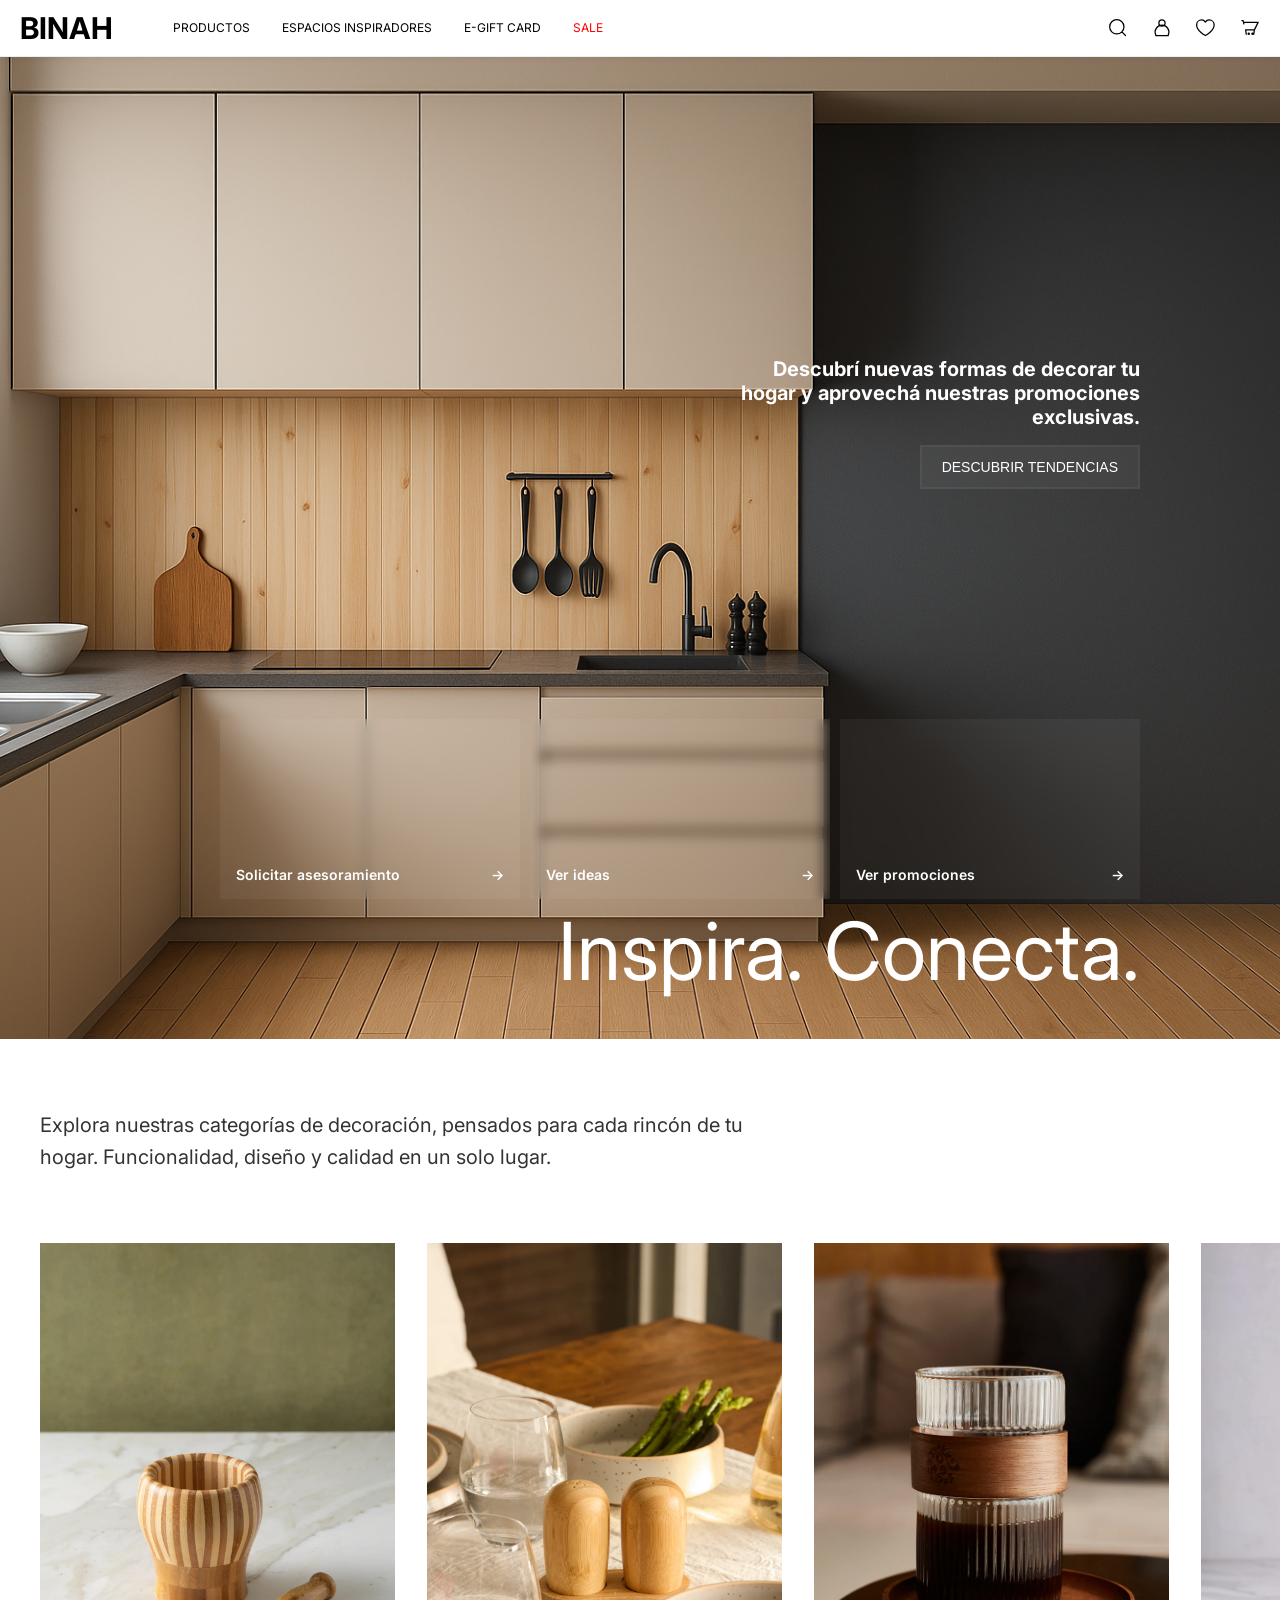
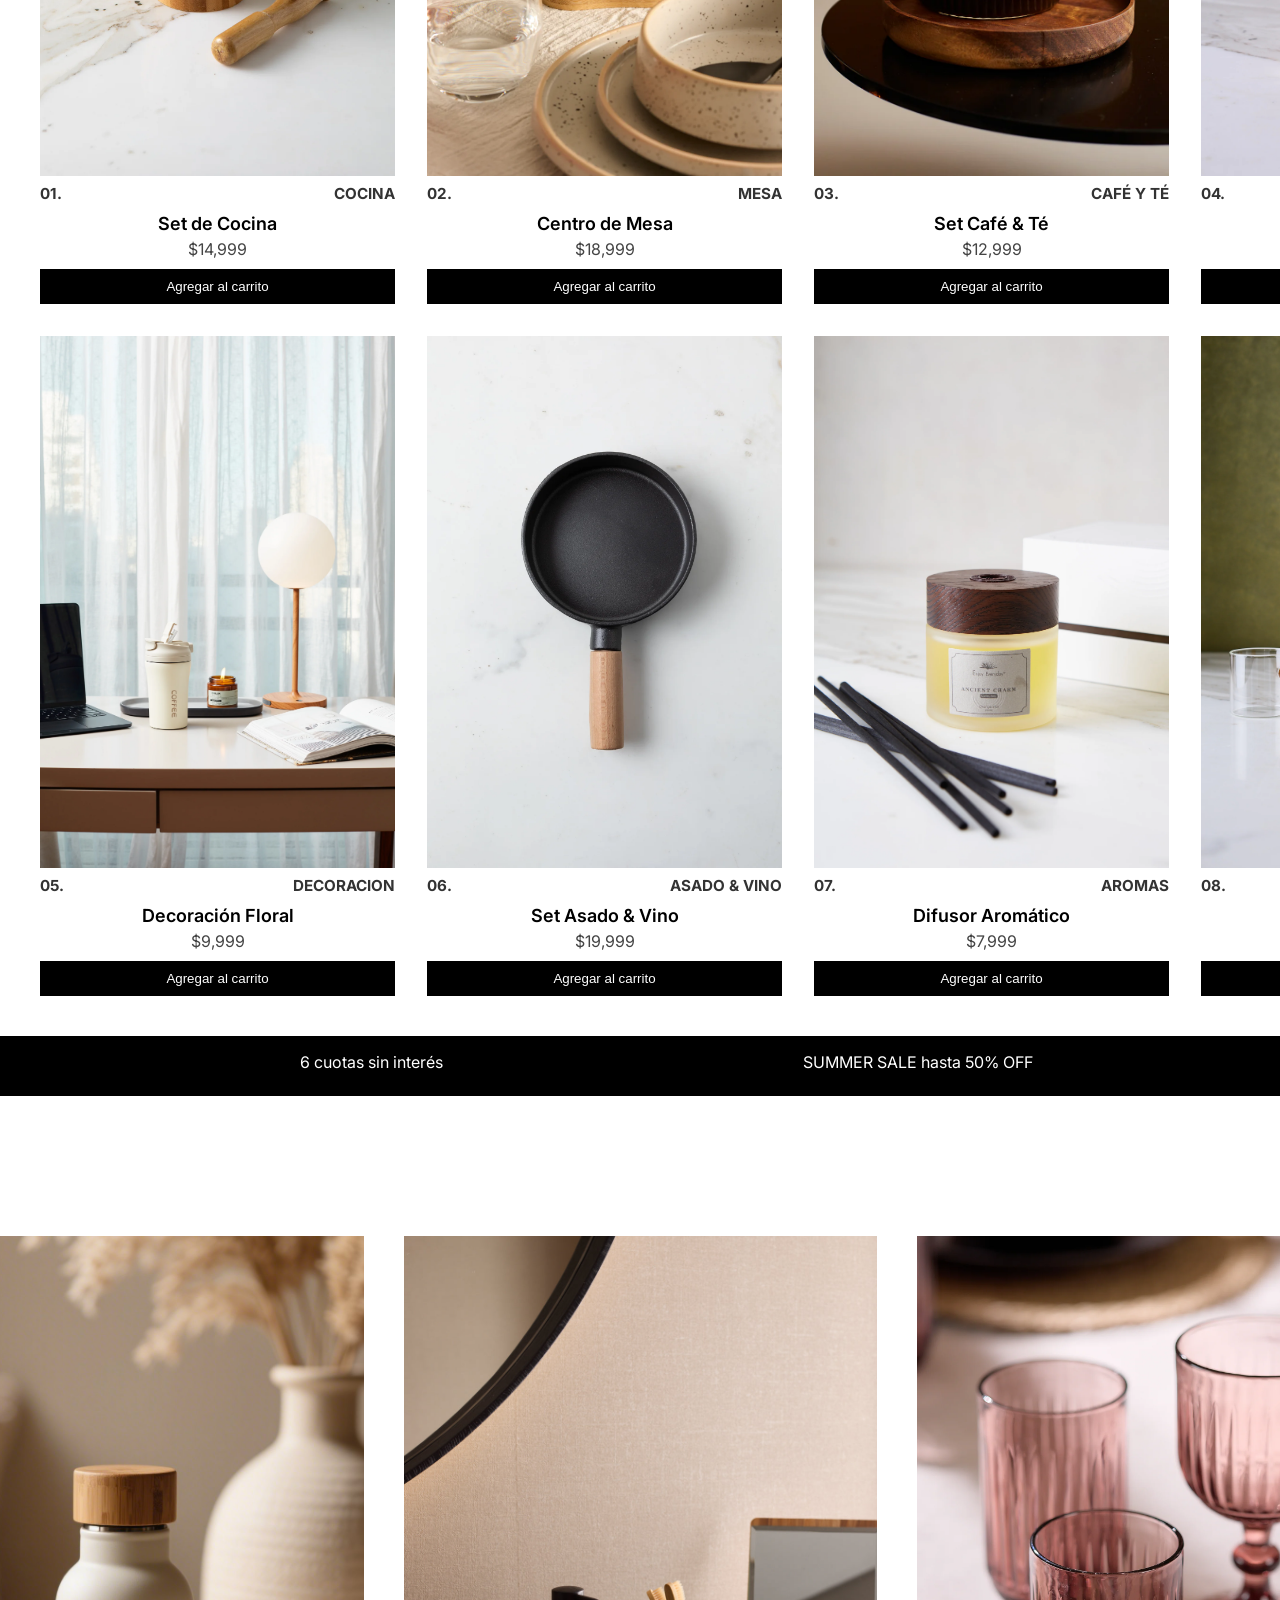
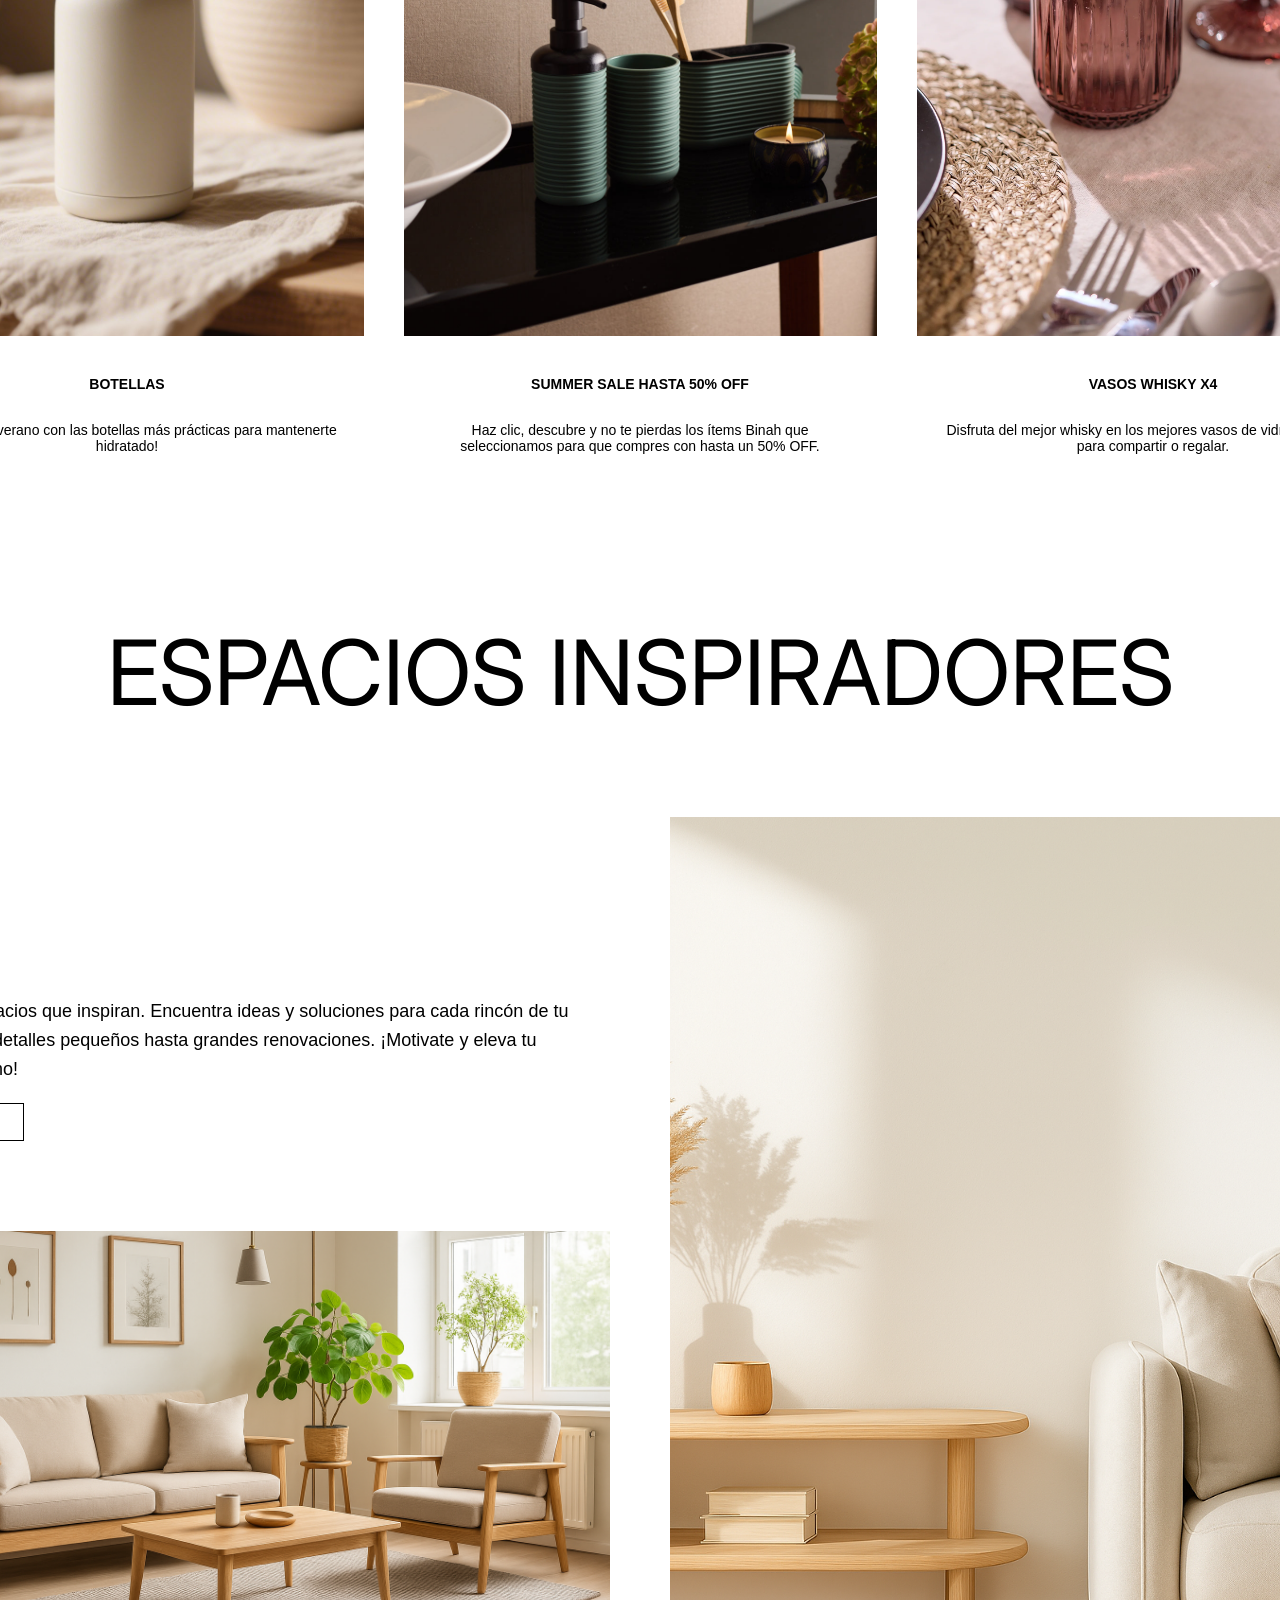
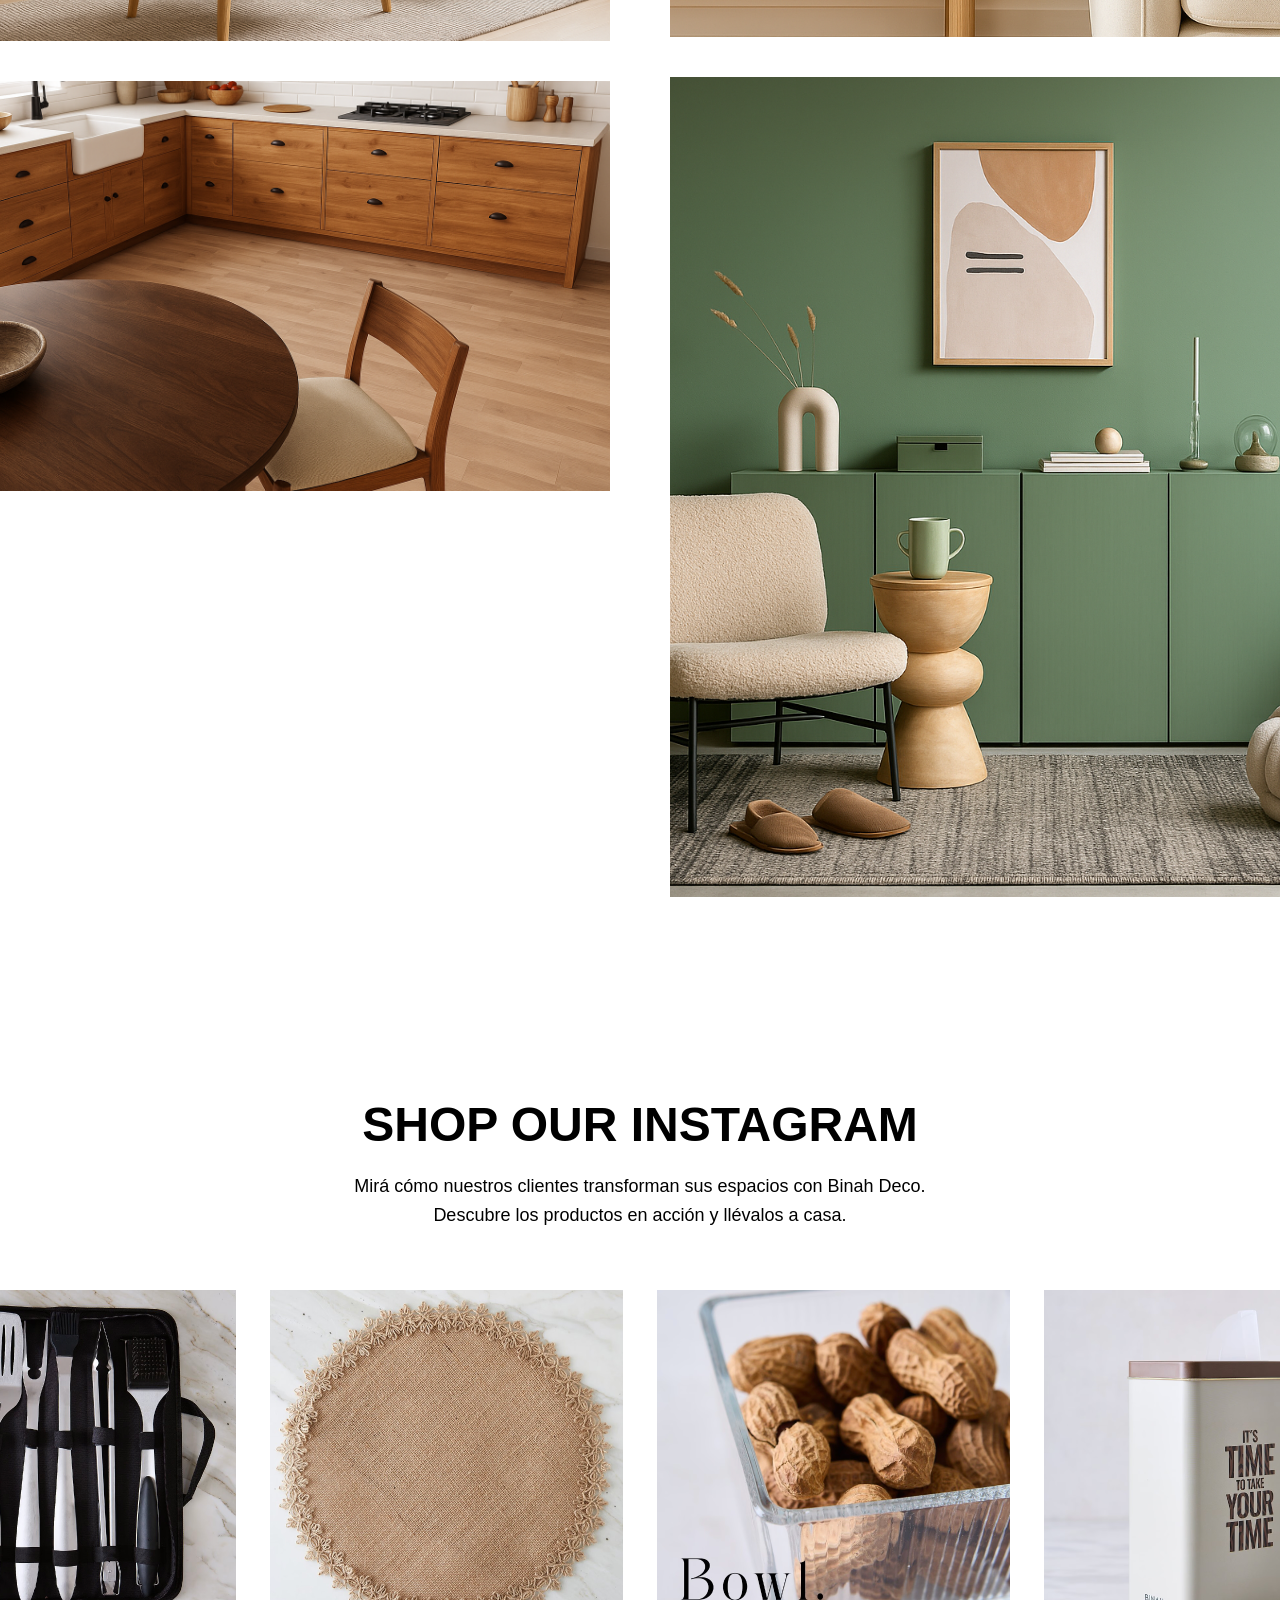
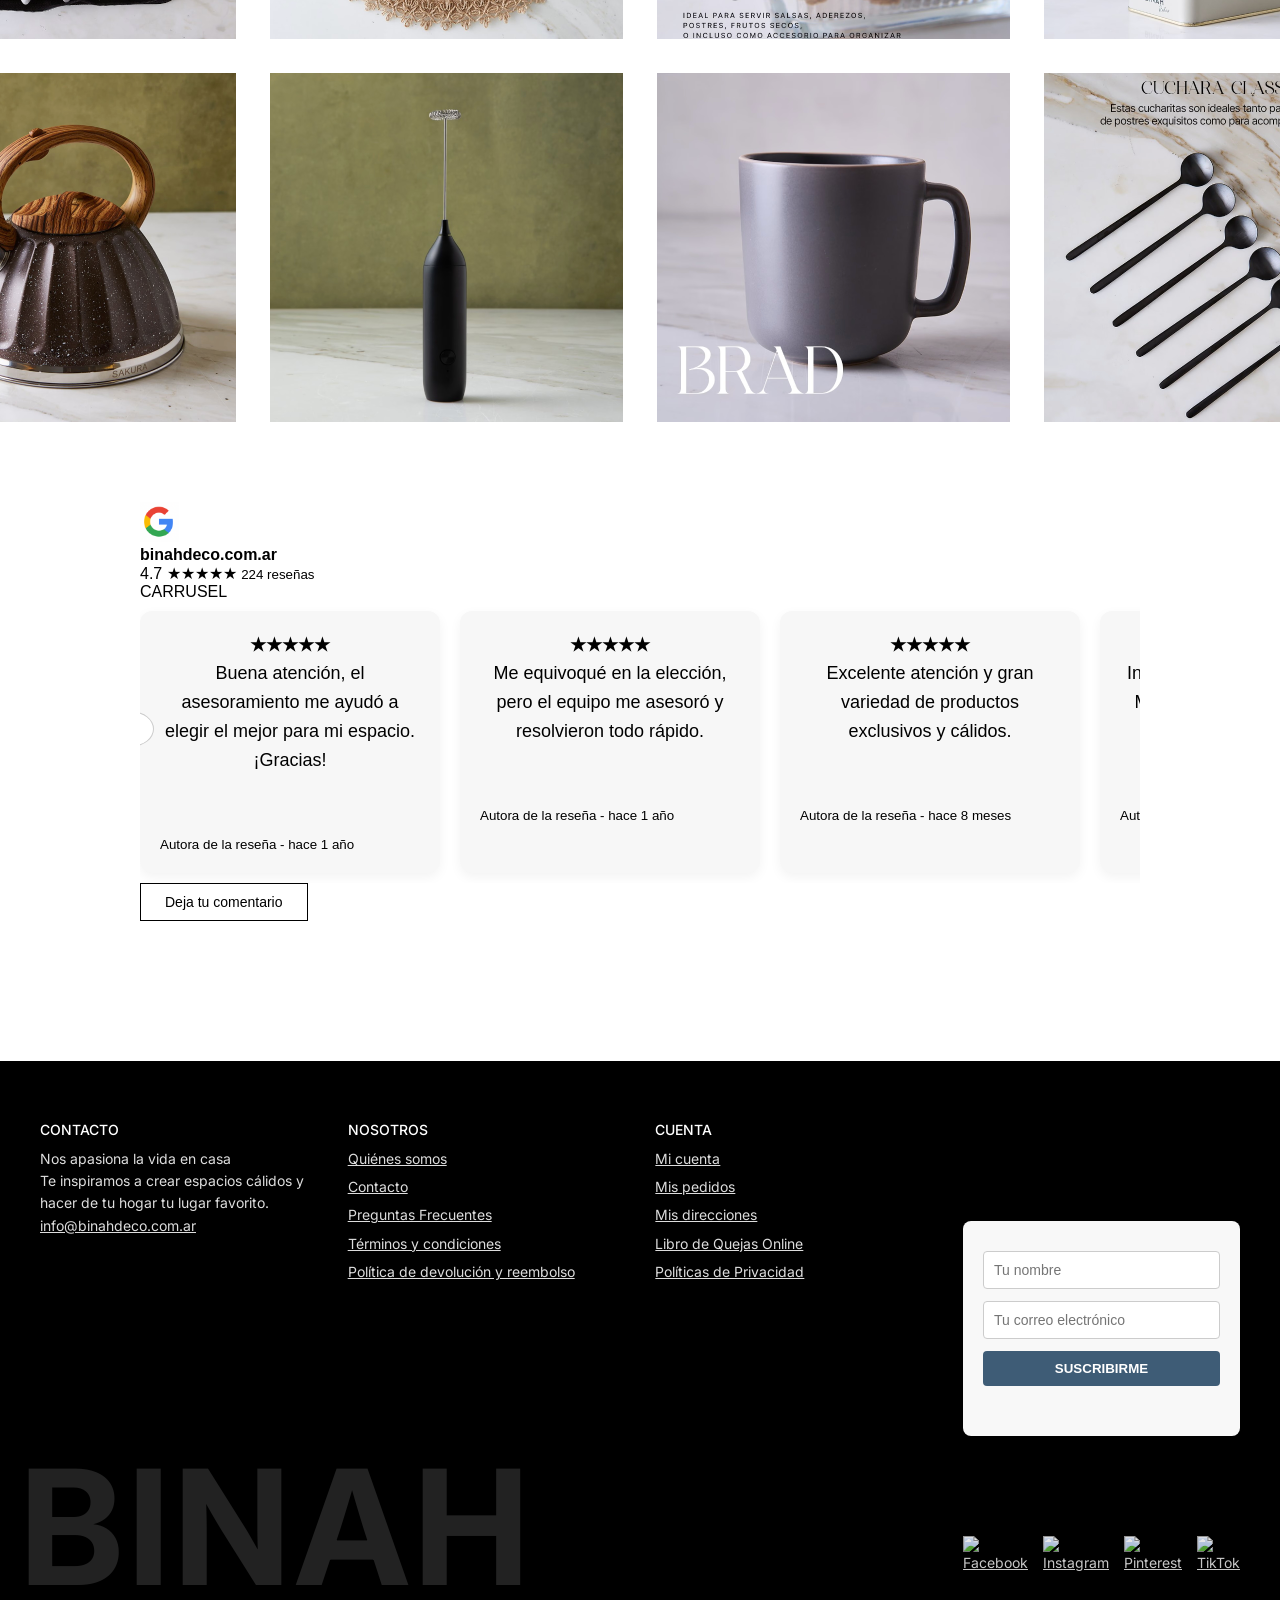
==== commit 975afd43: "Subida limpia del proyecto completo" ====
--- a/index.html
+++ b/index.html
@@ -7,6 +7,8 @@
   <link href="https://fonts.googleapis.com/css2?family=Inter:wght@400&display=swap" rel="stylesheet">
   <link rel="stylesheet" href="styles.css" />
 </head>
+<script src="script.js"></script>
+
 <body>
   <header class="navbar">
     <div class="logo">BINAH</div>
@@ -104,10 +106,8 @@
             Funcionalidad, diseño y calidad en un solo lugar.
           </p>
         </div>
-
-      <div class="grid-productos">
-
-        <div class="producto">
+      <div class="grid-productos" id="grid-productos"></div>
+        <!-- <div class="producto">
           <div class="img-container">
             <img src="img/cocina.webp" alt="01 - Cocina">
             <div class="overlay"></div>
@@ -193,7 +193,7 @@
             <div class="numero">08.</div>
             <span class="categoria">COLLECTION</span>
           </div>
-        </div>
+        </div> -->
     </section>
     
     <section class="banner">
@@ -350,11 +350,15 @@
       </div>
   
       <div class="footer-column">
-        <h4>Registrate para conocer todas las novedades</h4>
-        <form>
-          <input type="email" placeholder="Ingresa tu Email" required />
-          <button type="submit">Suscribirme</button>
-        </form>
+        <section class="newsletter-section">
+          <form id="newsletter-form">
+            <input type="text" id="name" placeholder="Tu nombre" />
+            <input type="email" id="email" placeholder="Tu correo electrónico" />
+            <button type="submit">Suscribirme</button>
+            <p id="form-message"></p>
+          </form>
+        </section>
+
         <div class="social-icons">
           <a href="#"><img src="facebook.svg" alt="Facebook"></a>
           <a href="#"><img src="instagram.svg" alt="Instagram"></a>
--- a/styles.css
+++ b/styles.css
@@ -437,6 +437,33 @@
   }
 }
 
+.nombre {
+  font-size: 18px;
+  font-weight: 600;
+  margin: 10px 0 5px;
+  text-align: center;
+}
+
+.precio {
+  font-size: 16px;
+  color: #444;
+  text-align: center;
+  margin-bottom: 10px;
+}
+
+.btn-agregar {
+  background-color: #000;
+  color: #fff;
+  border: none;
+  padding: 10px 12px;
+  cursor: pointer;
+  width: 100%;
+  transition: background 0.3s ease;
+}
+
+.btn-agregar:hover {
+  background-color: #333;
+}
 
 
 .banner {
@@ -989,6 +1016,49 @@
 .footer-column button:hover {
   background-color: #666;
 }
+.newsletter-section {
+  max-width: 400px;
+  margin: 100px auto;
+  padding: 20px;
+  background-color: #f8f8f8;
+  border-radius: 8px;
+  font-family: 'Inter', sans-serif;
+}
+
+#newsletter-form {
+  display: flex;
+  flex-direction: column;
+  gap: 12px;
+}
+
+#newsletter-form input {
+  padding: 10px;
+  font-size: 14px;
+  border: 1px solid #ccc;
+  border-radius: 4px;
+}
+
+#newsletter-form button {
+  padding: 10px;
+  background-color: #3E5C76;
+  color: #fff;
+  border: none;
+  border-radius: 4px;
+  cursor: pointer;
+  text-transform: uppercase;
+  font-weight: bold;
+  transition: background-color 0.3s;
+}
+
+#newsletter-form button:hover {
+  background-color: #2b435e;
+}
+
+#form-message {
+  font-size: 14px;
+  margin-top: 8px;
+}
+
 
 .social-icons {
   display: flex;
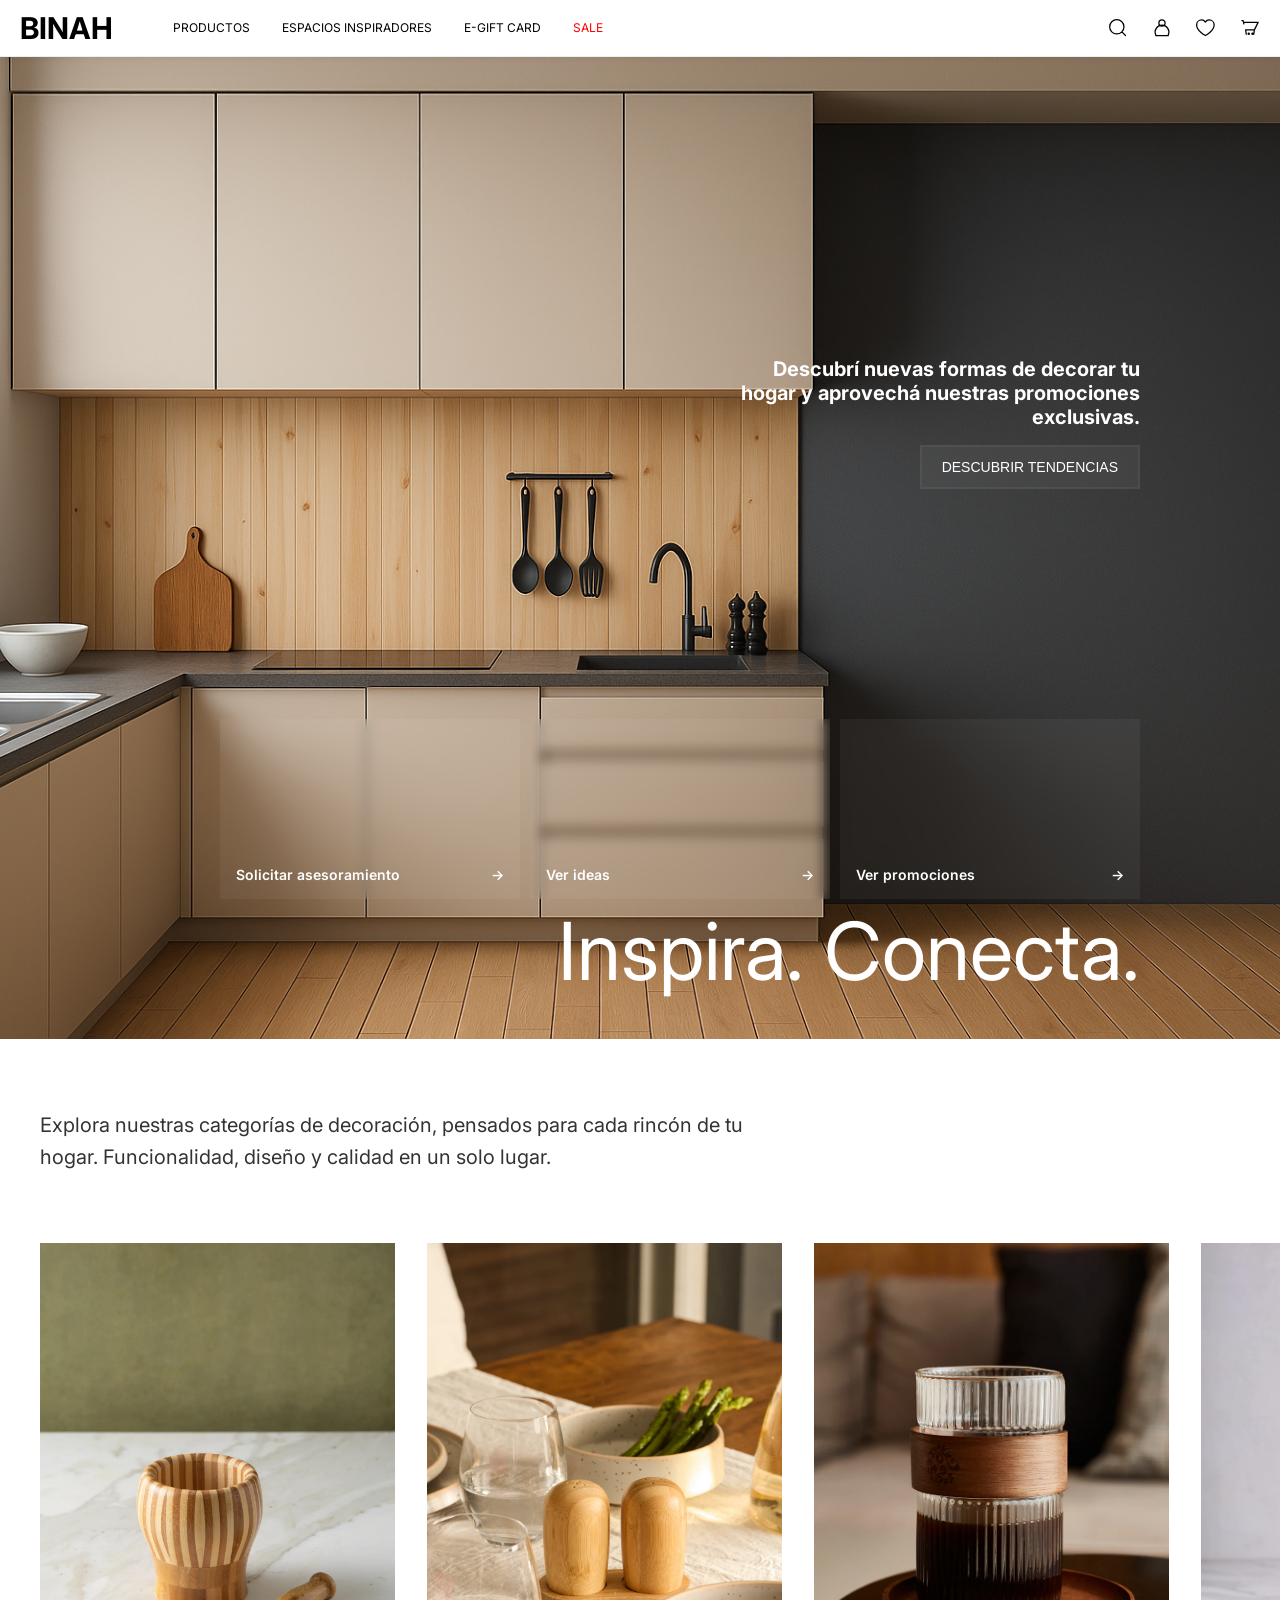
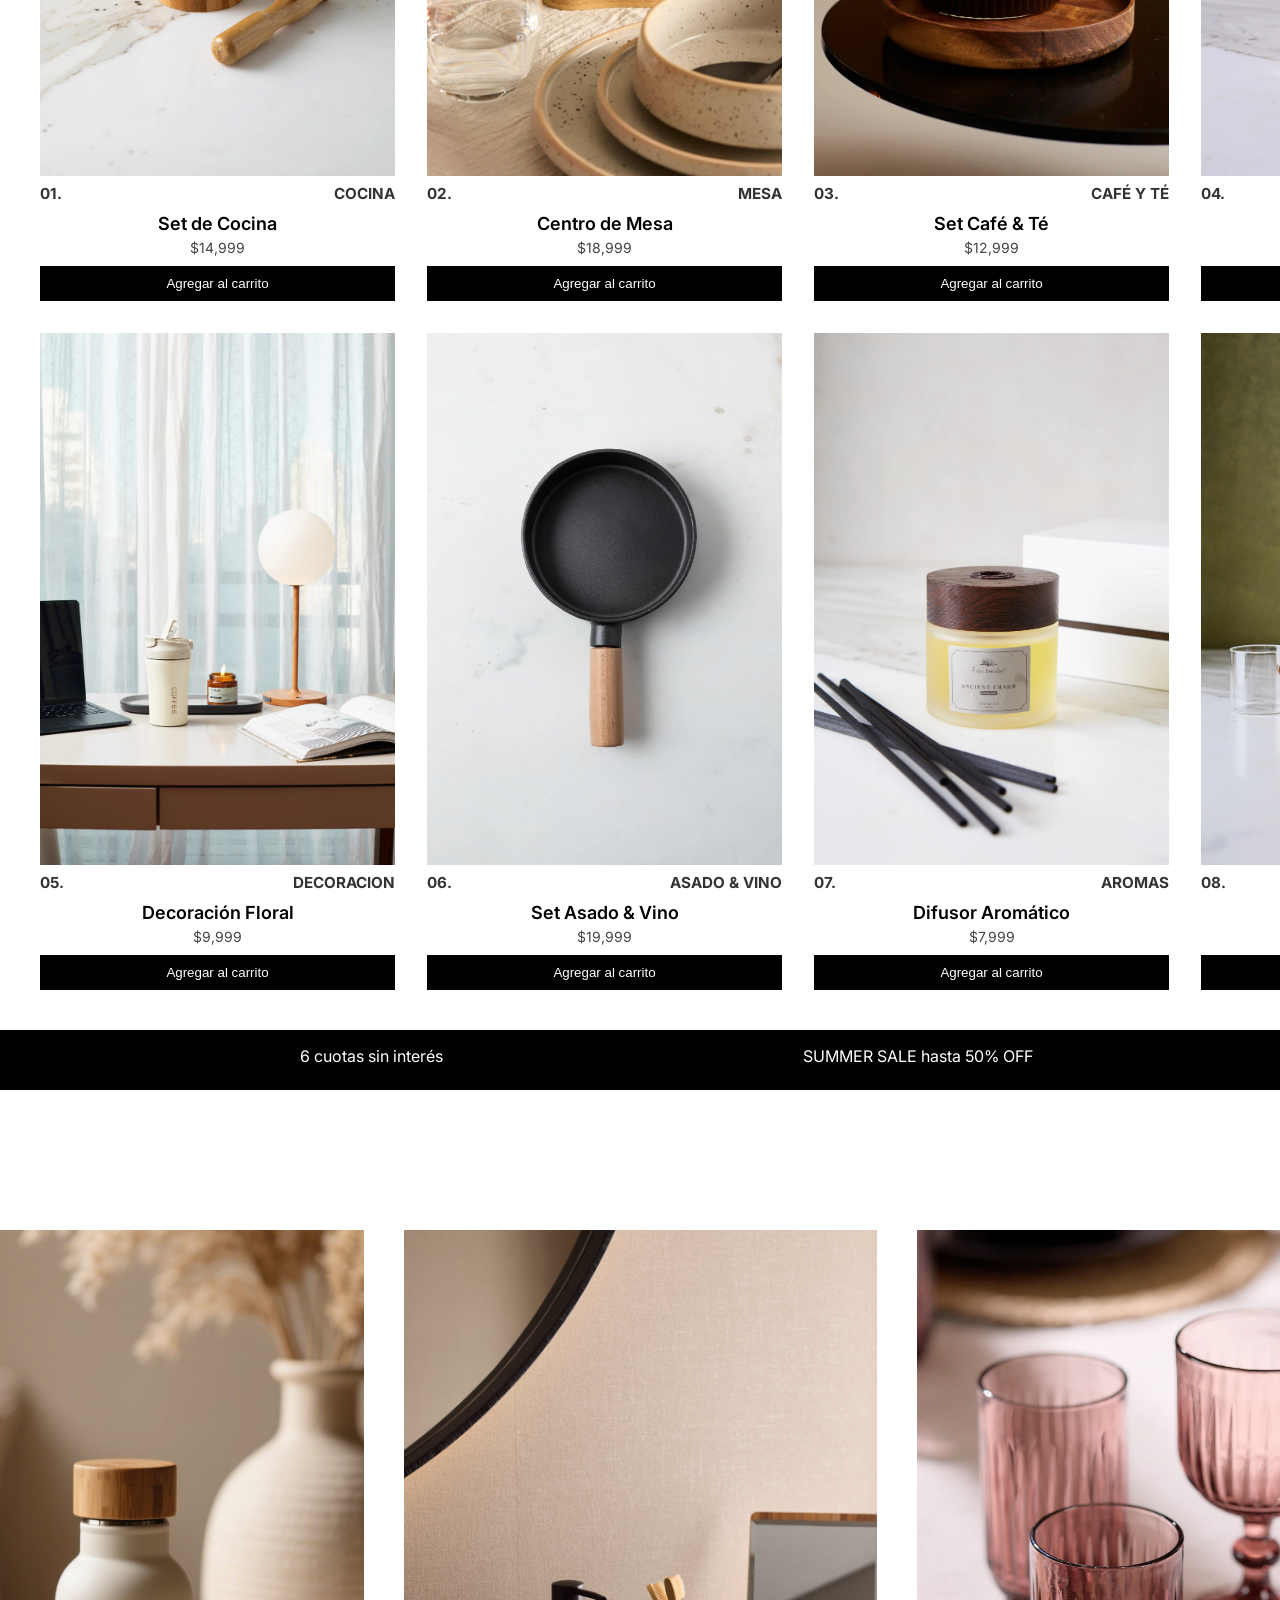
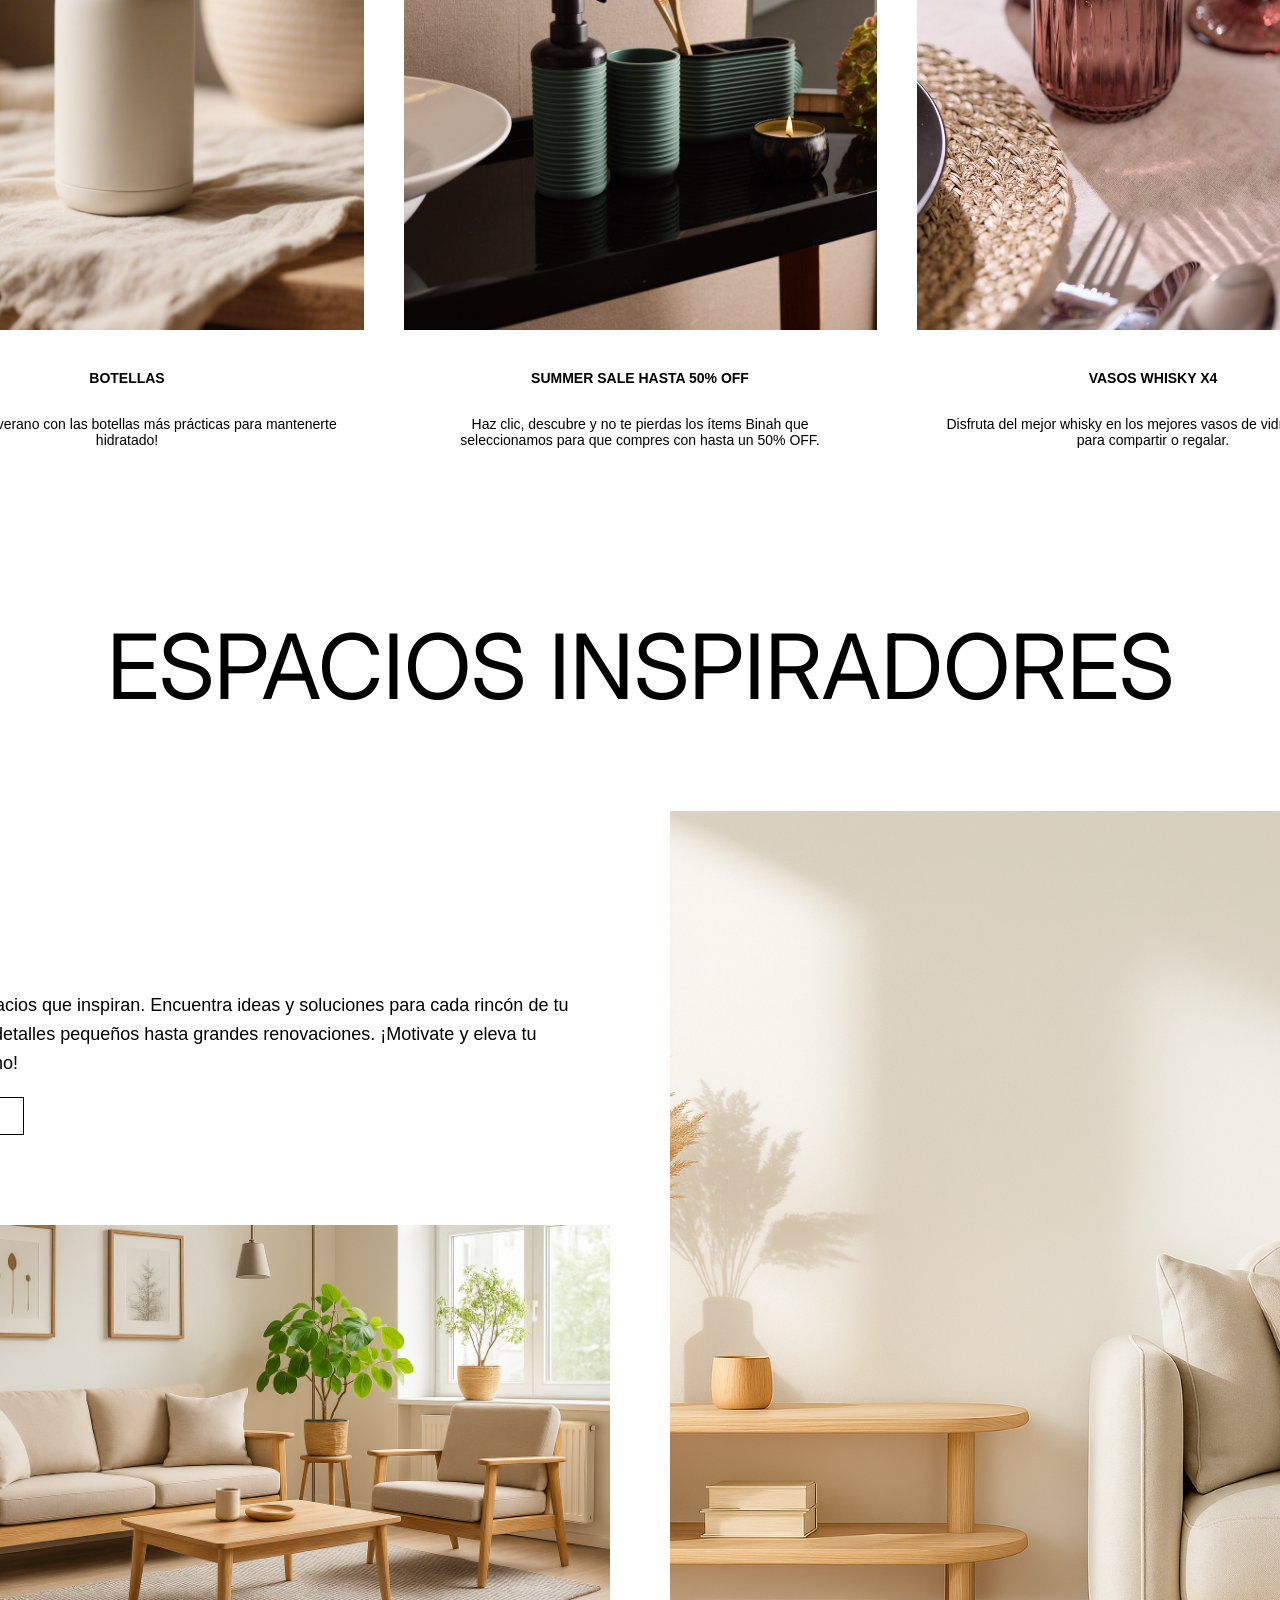
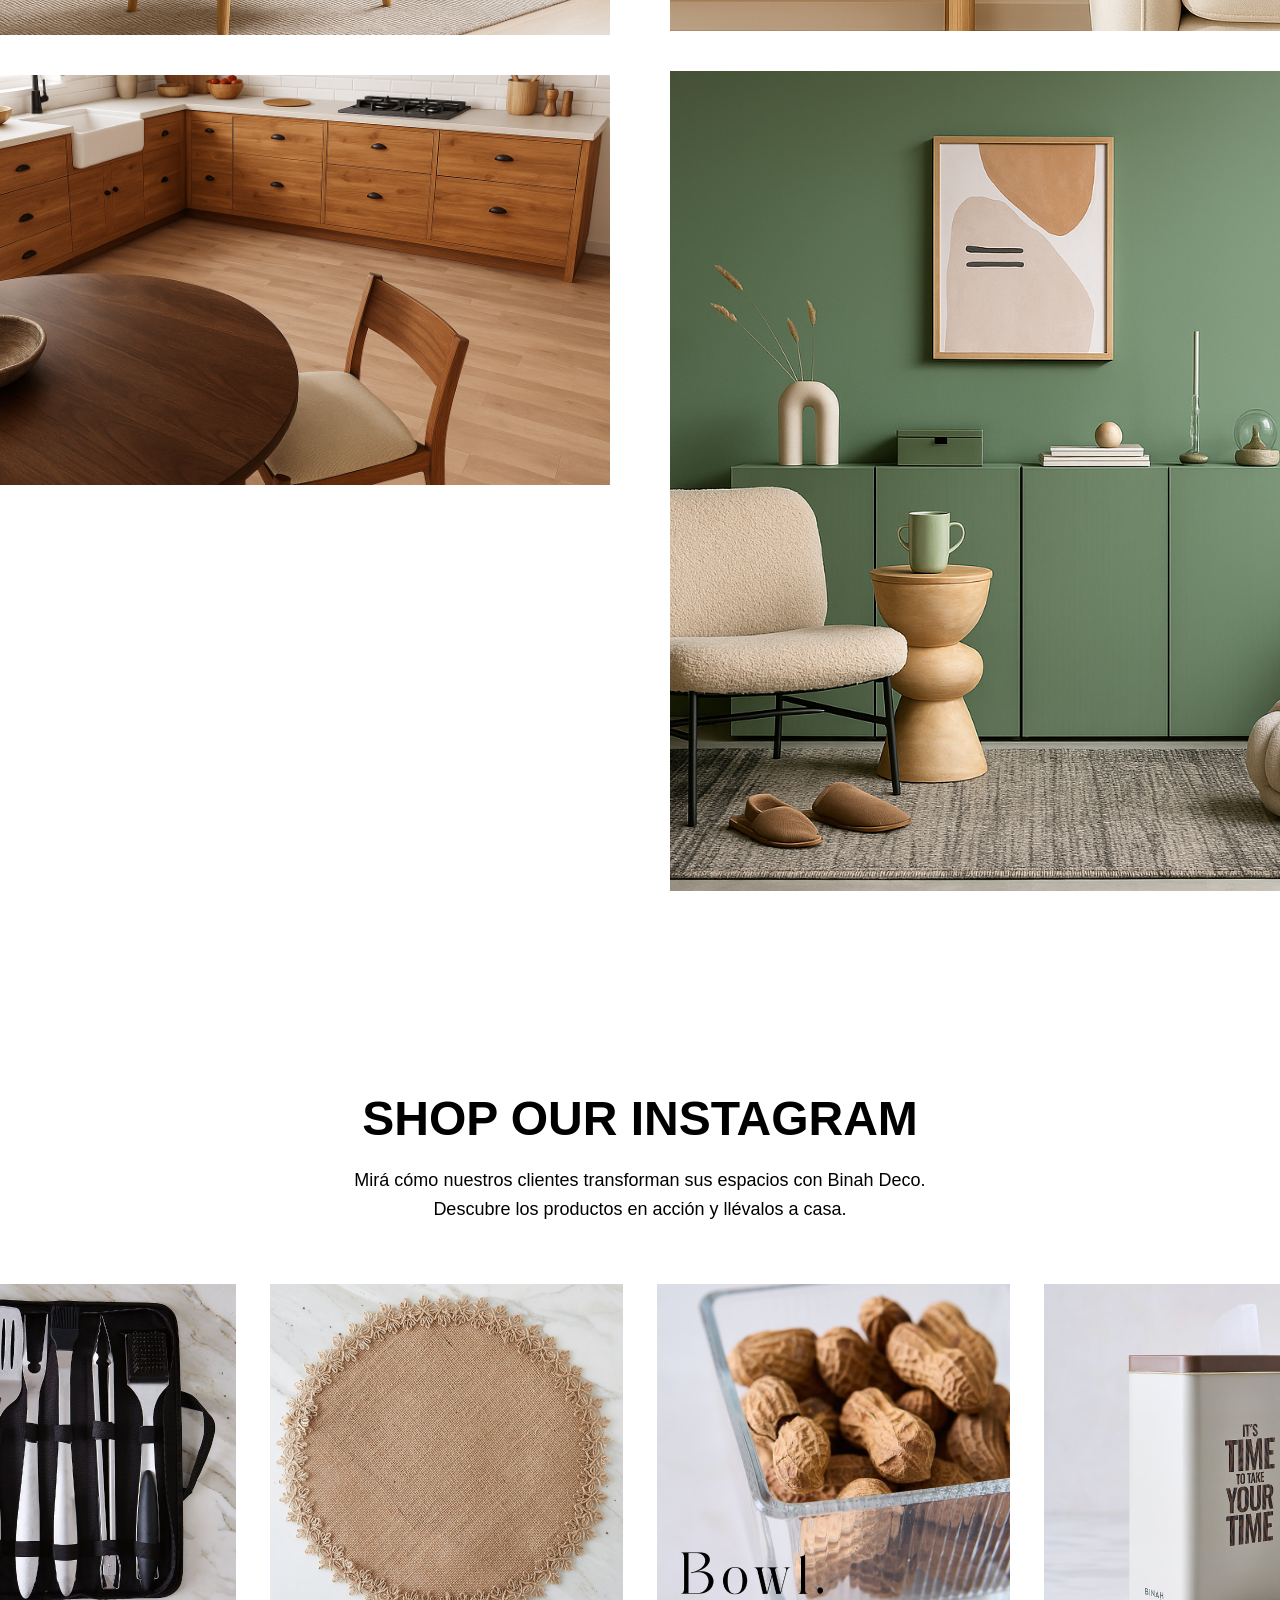
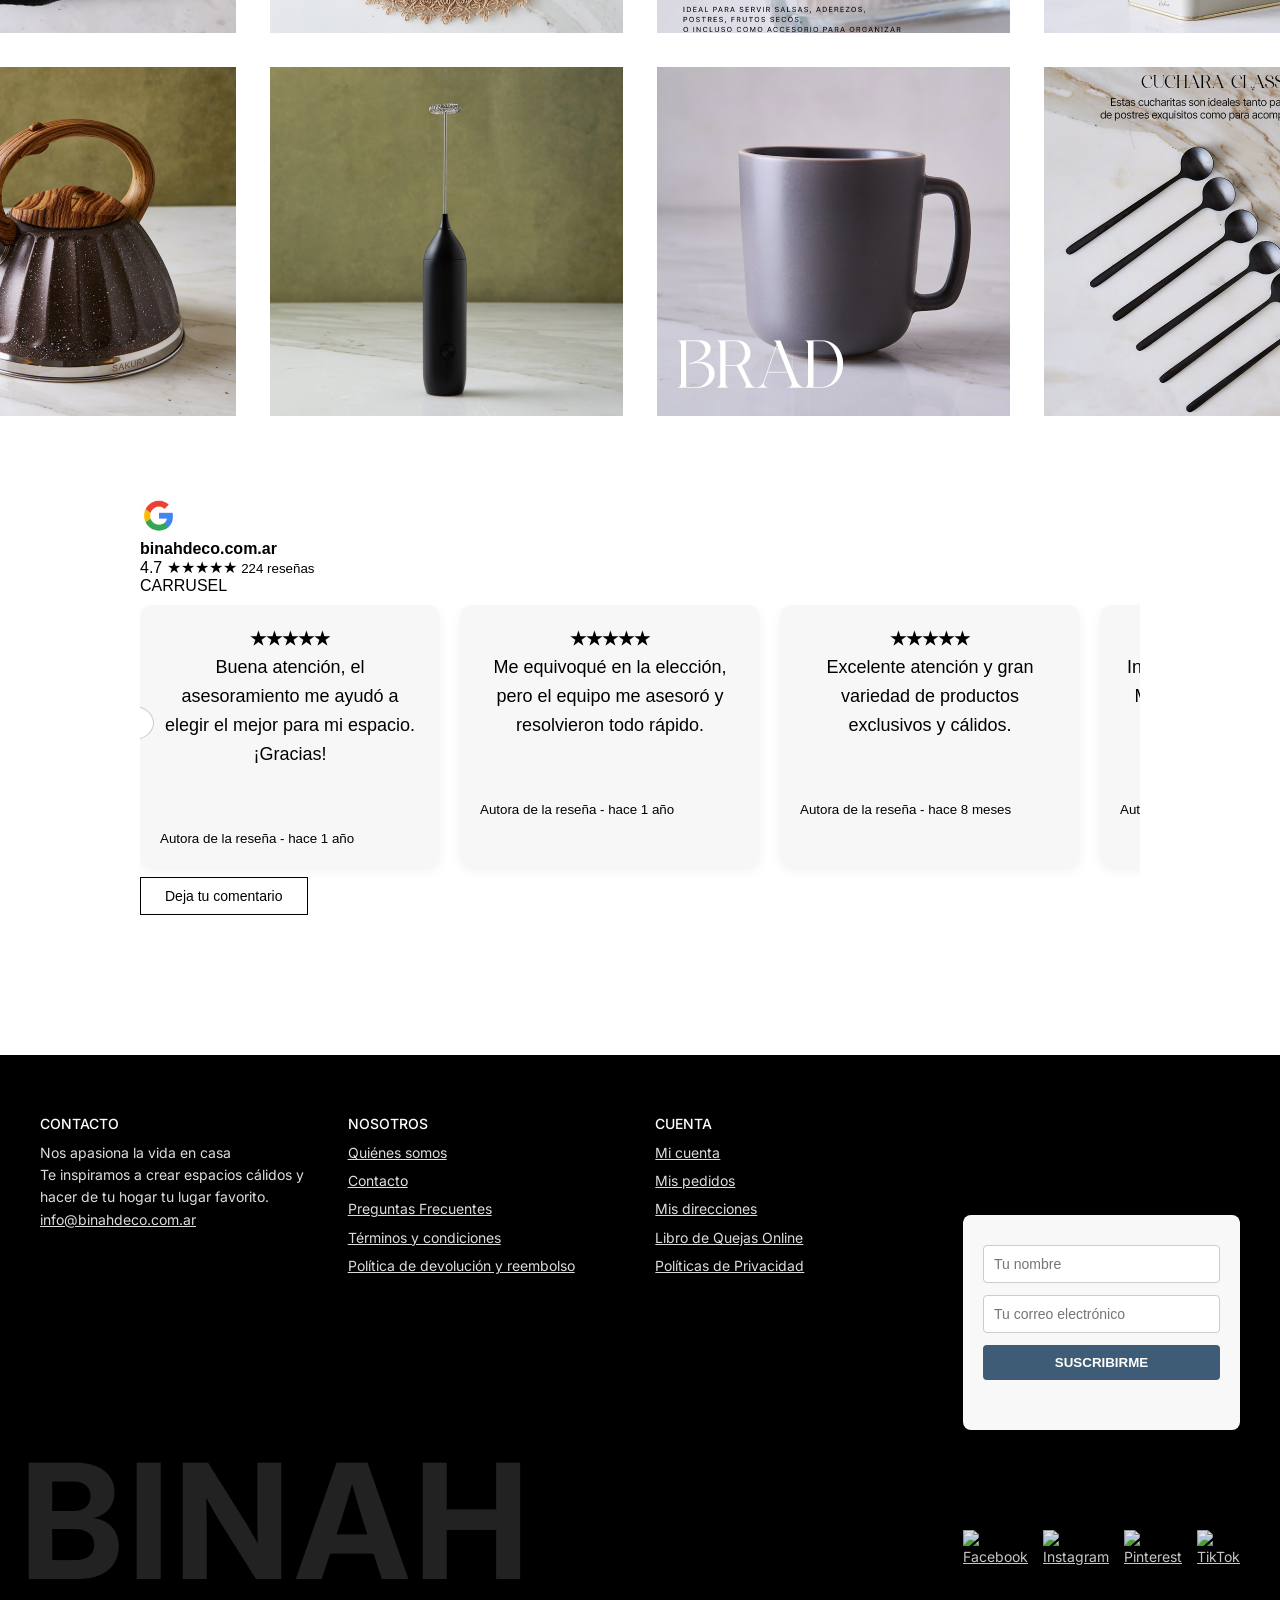
==== commit f29539ad: "“entrega-final-js”" ====
--- a/index.html
+++ b/index.html
@@ -107,93 +107,6 @@
           </p>
         </div>
       <div class="grid-productos" id="grid-productos"></div>
-        <!-- <div class="producto">
-          <div class="img-container">
-            <img src="img/cocina.webp" alt="01 - Cocina">
-            <div class="overlay"></div>
-          </div>
-          <div class="etiqueta">
-              <div class="numero">01.</div>
-              <span class="categoria">COCINA</span>
-          </div>
-        </div>
-
-        <div class="producto">
-          <div class="img-container">
-            <img src="img/BINAH_128.jpg.webp" alt="02 - Mesa">
-            <div class="overlay"></div>
-          </div>
-          <div class="etiqueta">
-            <div class="numero">02.</div>
-            <span class="categoria">MESA</span>
-          </div>
-        </div>
-
-        <div class="producto">
-          <div class="img-container">
-            <img src="img/cafe.webp" alt="03 - Café y Té">
-            <div class="overlay"></div>
-          </div>
-          <div class="etiqueta">
-            <div class="numero">03.</div>
-            <span class="categoria">CAFÉ Y TÉ</span>
-          </div>
-        </div>
-
-        <div class="producto">
-          <div class="img-container">
-            <img src="img/Imagen.jpg" alt="04 - Baño">
-            <div class="overlay"></div>
-          </div>
-          <div class="etiqueta">
-            <div class="numero">04.</div>
-            <span class="categoria">BAÑO</span>
-          </div>
-        </div>
-
-        <div class="producto">
-          <div class="img-container">
-            <img src="img/deco.webp" alt="05 - Decoracion">
-            <div class="overlay"></div>
-          </div>
-          <div class="etiqueta">
-            <div class="numero">05.</div>
-            <span class="categoria">DECORACION</span>
-          </div>
-        </div>
-
-        <div class="producto">
-          <div class="img-container">
-            <img src="img/asado.webp" alt="06 - ASADO & VINO">
-            <div class="overlay"></div>
-          </div>
-          <div class="etiqueta">
-            <div class="numero">06.</div>
-            <span class="categoria">ASADO & VINO</span>
-          </div>
-        </div>
-
-        <div class="producto">
-          <div class="img-container">
-            <img src="img/BINAH16244.jpg.webp" alt="07 - Café y Té">
-            <div class="overlay"></div>
-          </div>
-          <div class="etiqueta">
-            <div class="numero">07.</div>
-            <span class="categoria">AROMAS</span>
-          </div>
-        </div>
-
-        <div class="producto">
-          <div class="img-container">
-            <img src="img/004241.jpg.webp" alt="08 - Baño">
-            <div class="overlay"></div>
-          </div>
-          <div class="etiqueta">
-            <div class="numero">08.</div>
-            <span class="categoria">COLLECTION</span>
-          </div>
-        </div> -->
     </section>
     
     <section class="banner">
--- a/styles.css
+++ b/styles.css
@@ -445,7 +445,7 @@
 }
 
 .precio {
-  font-size: 16px;
+  font-size: 14px;
   color: #444;
   text-align: center;
   margin-bottom: 10px;
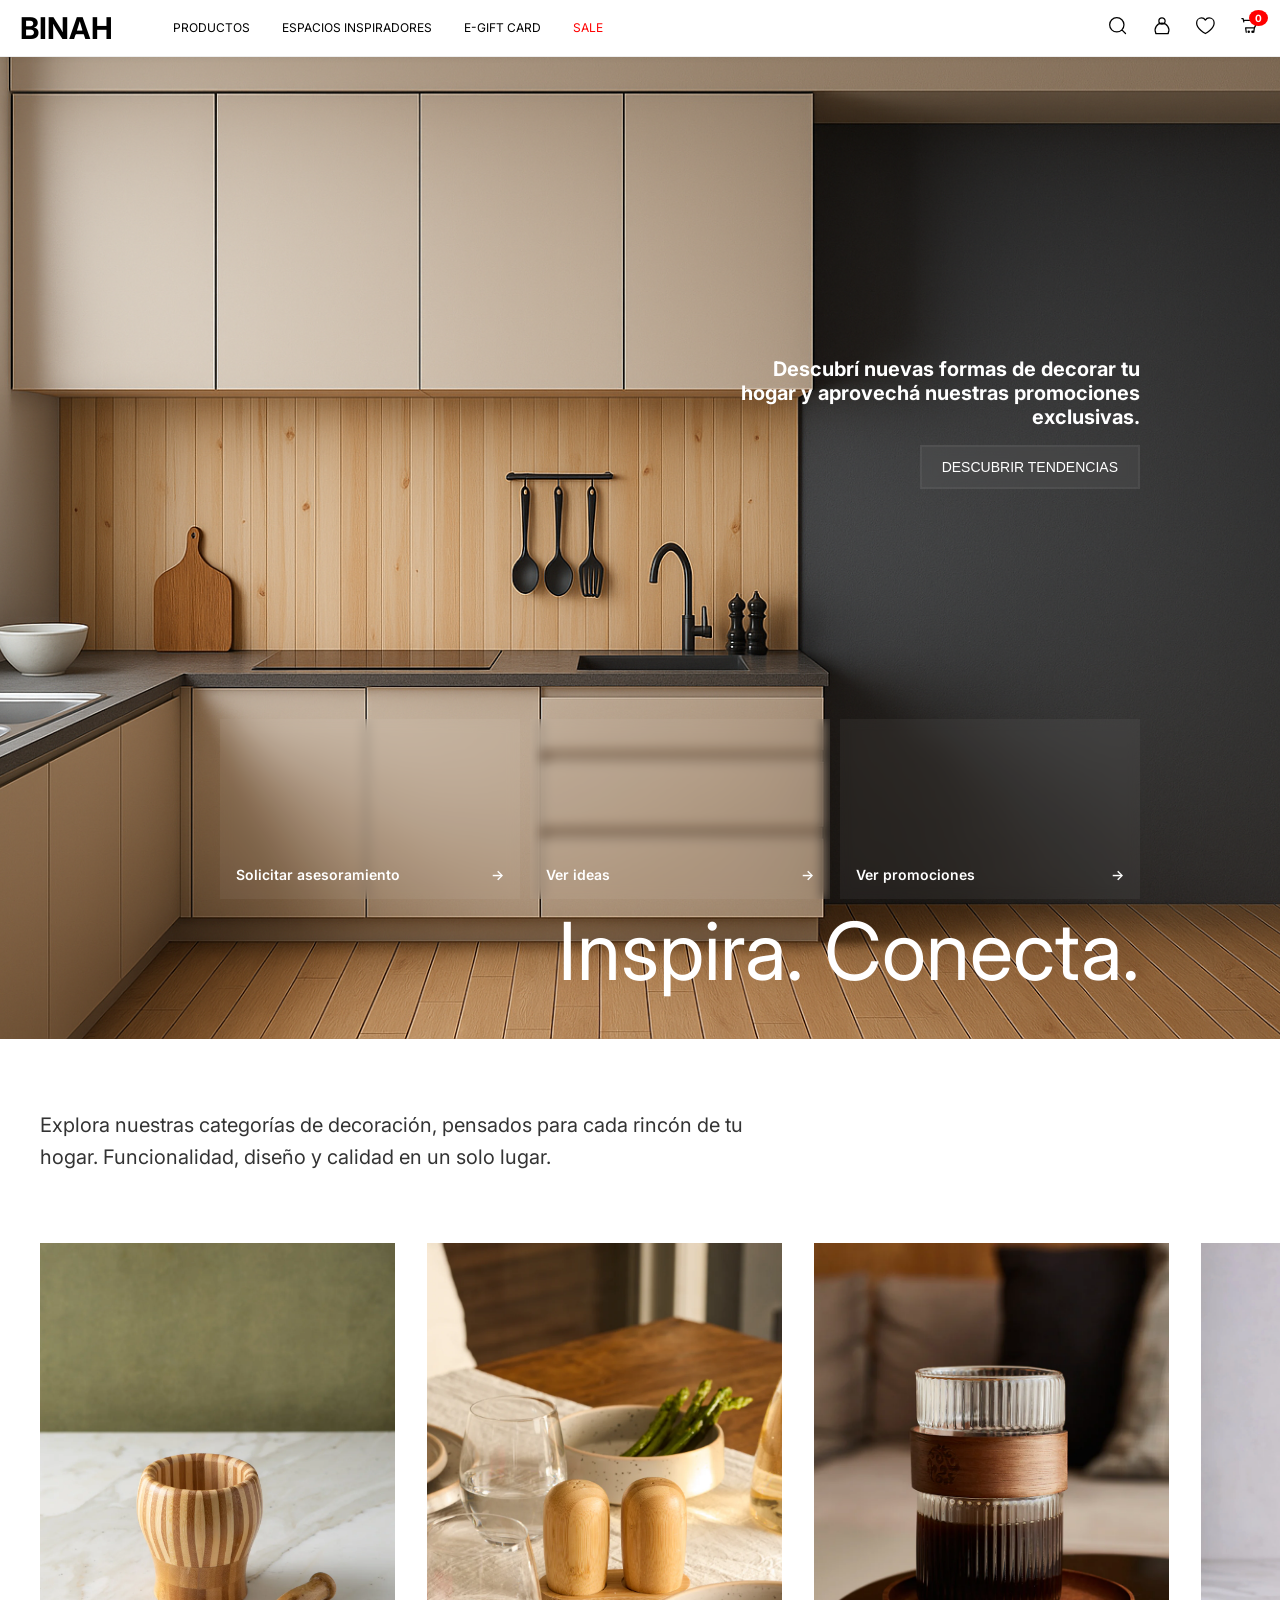
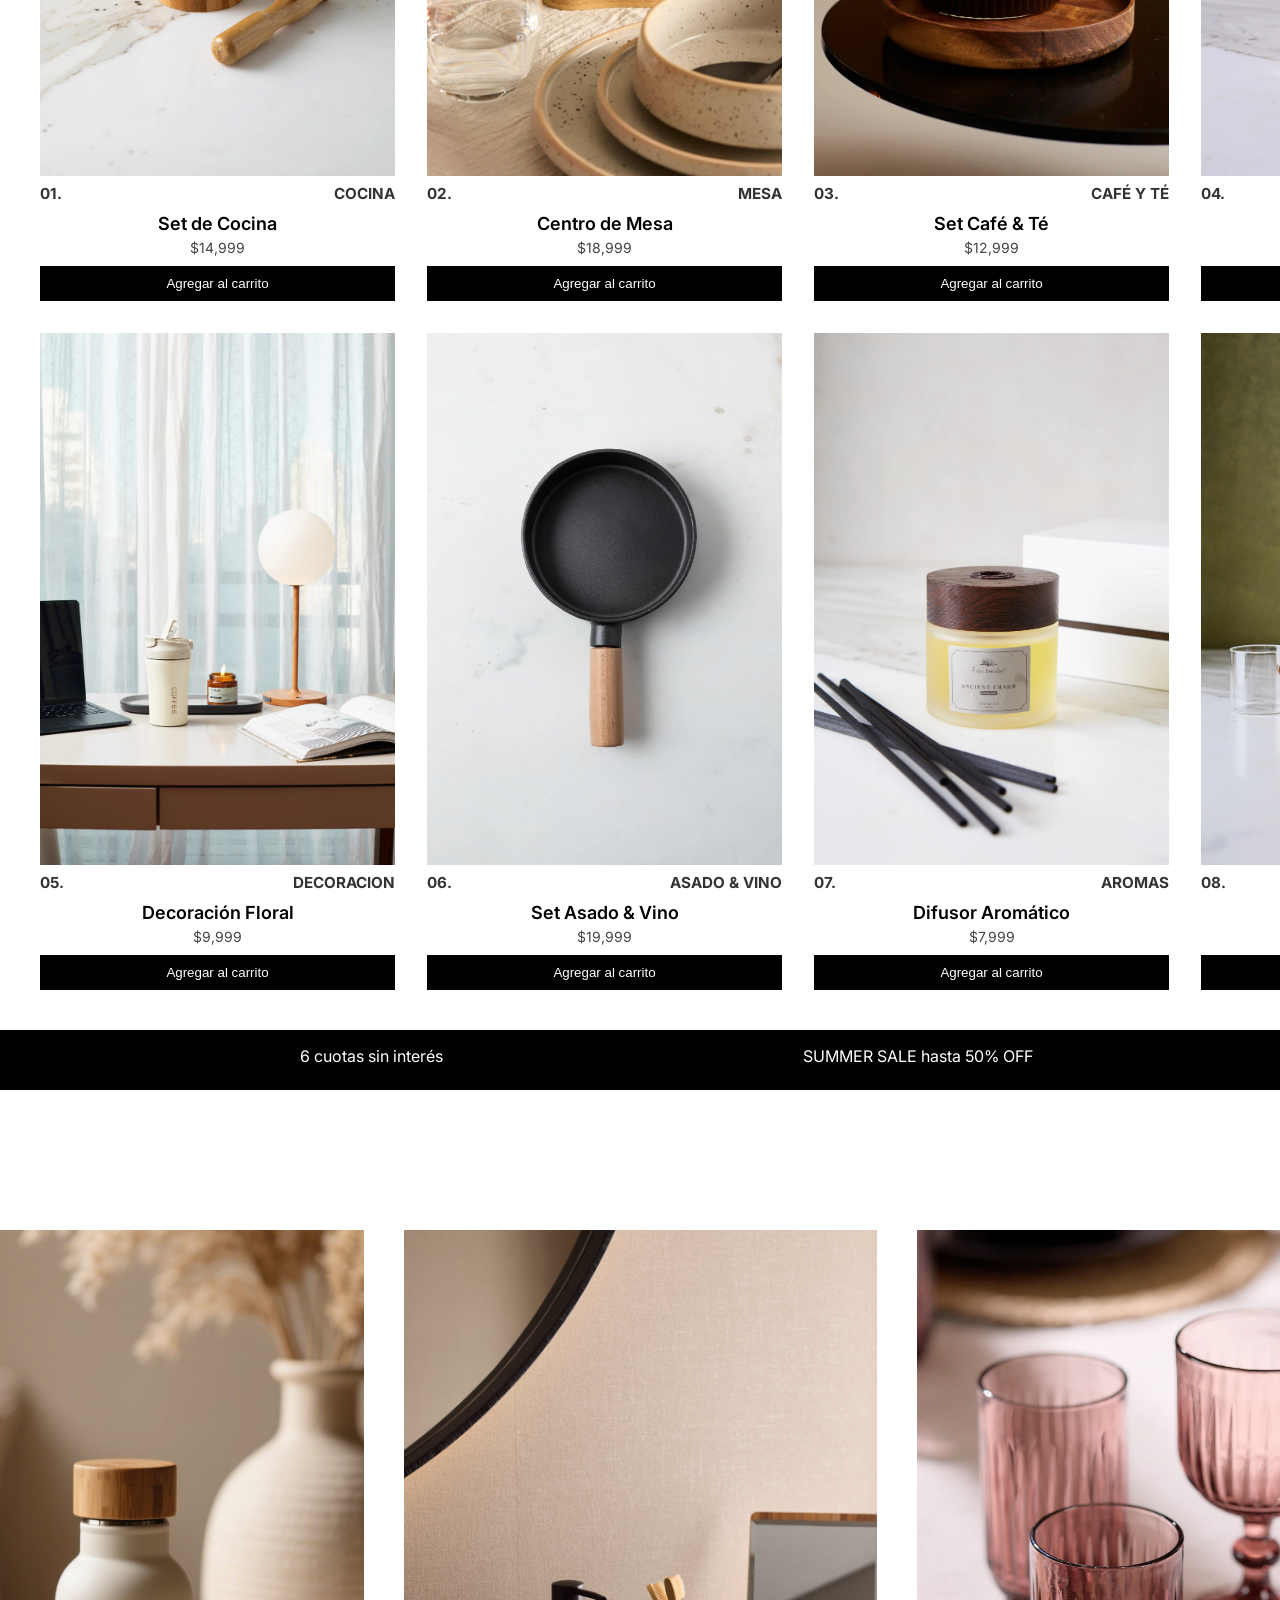
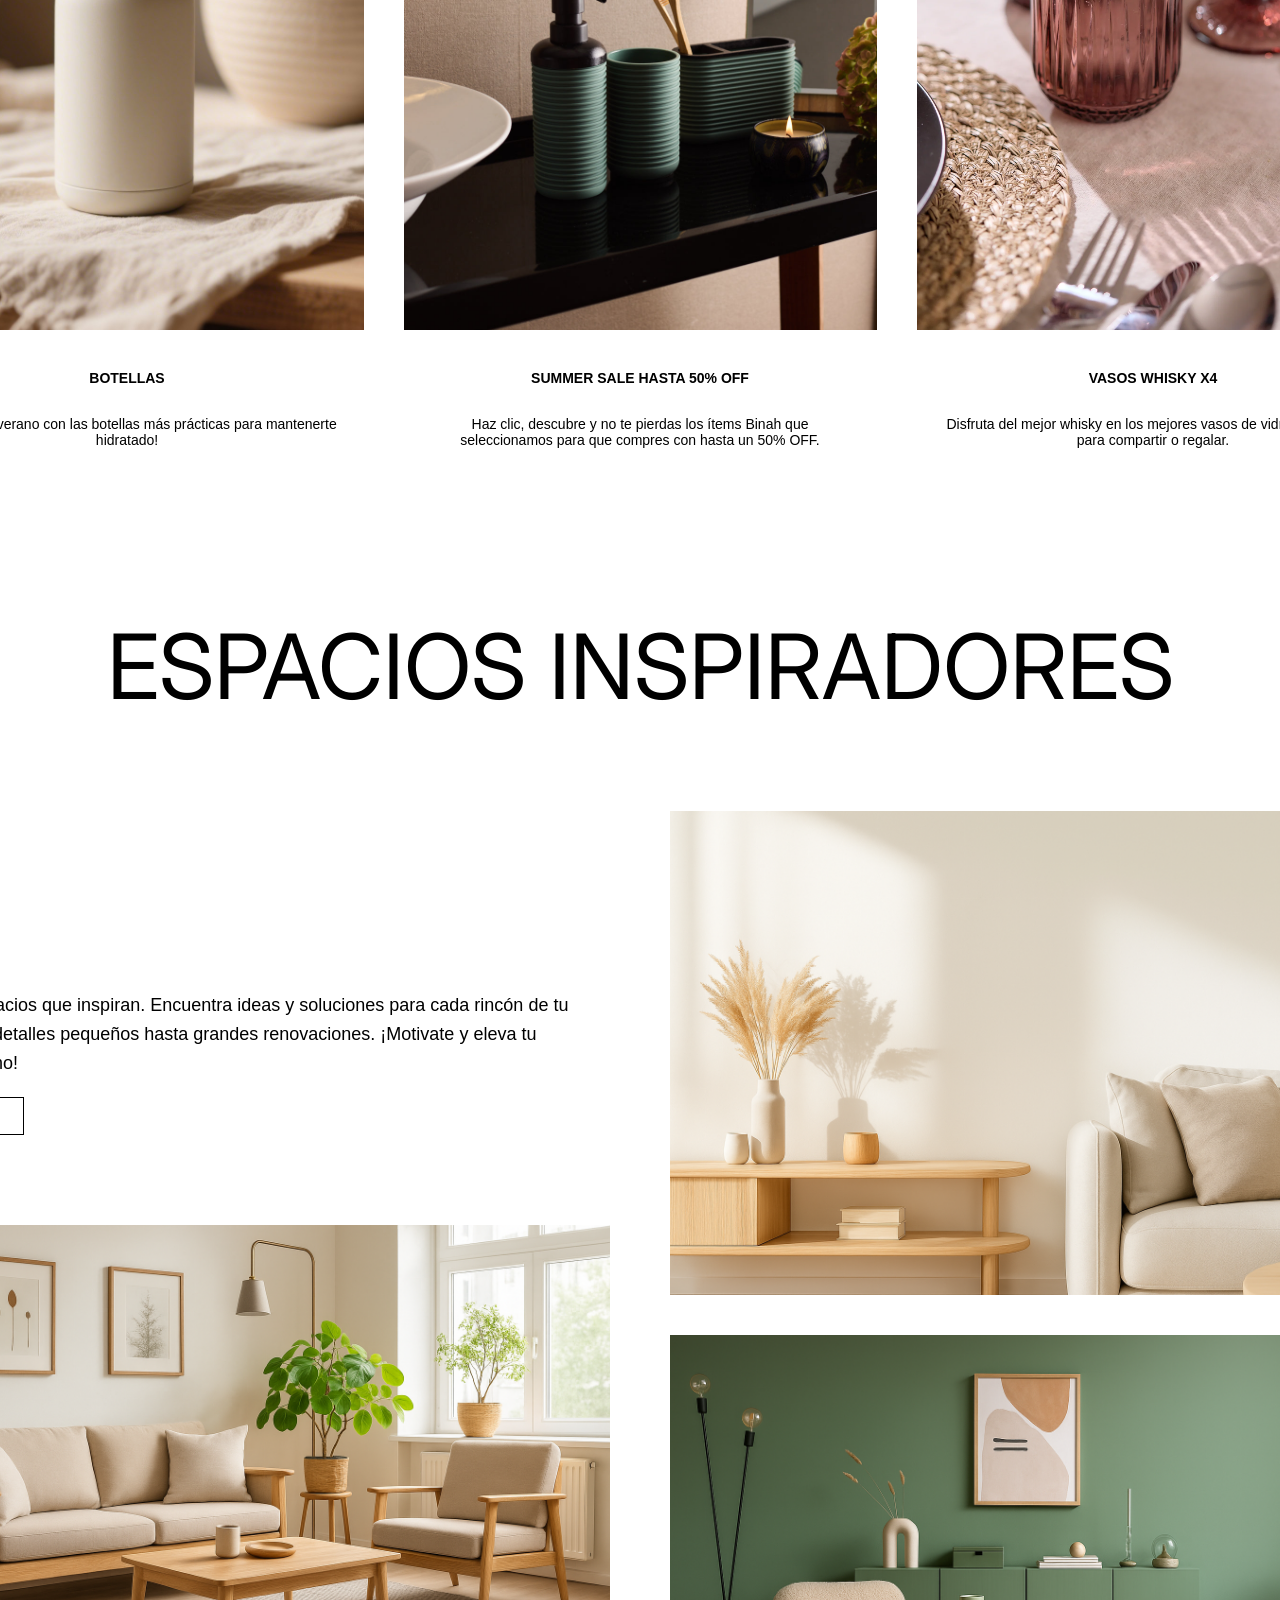
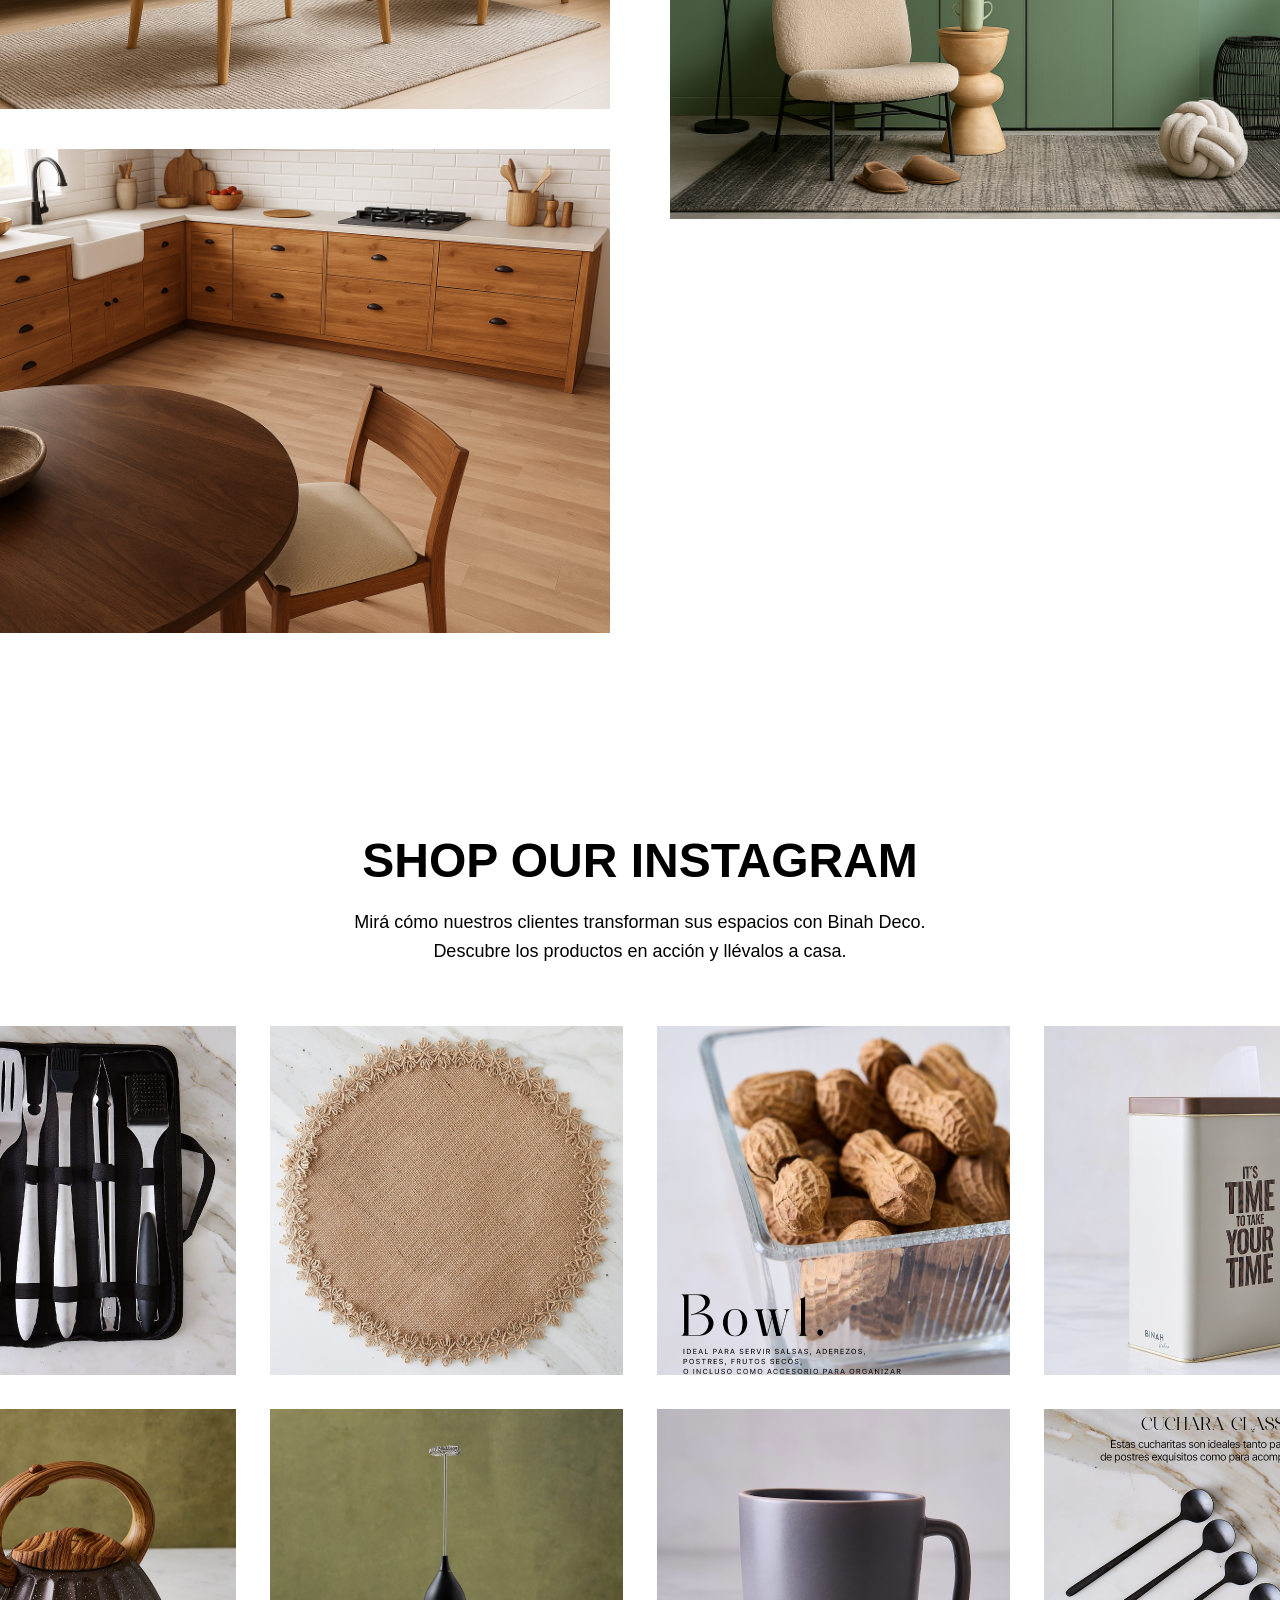
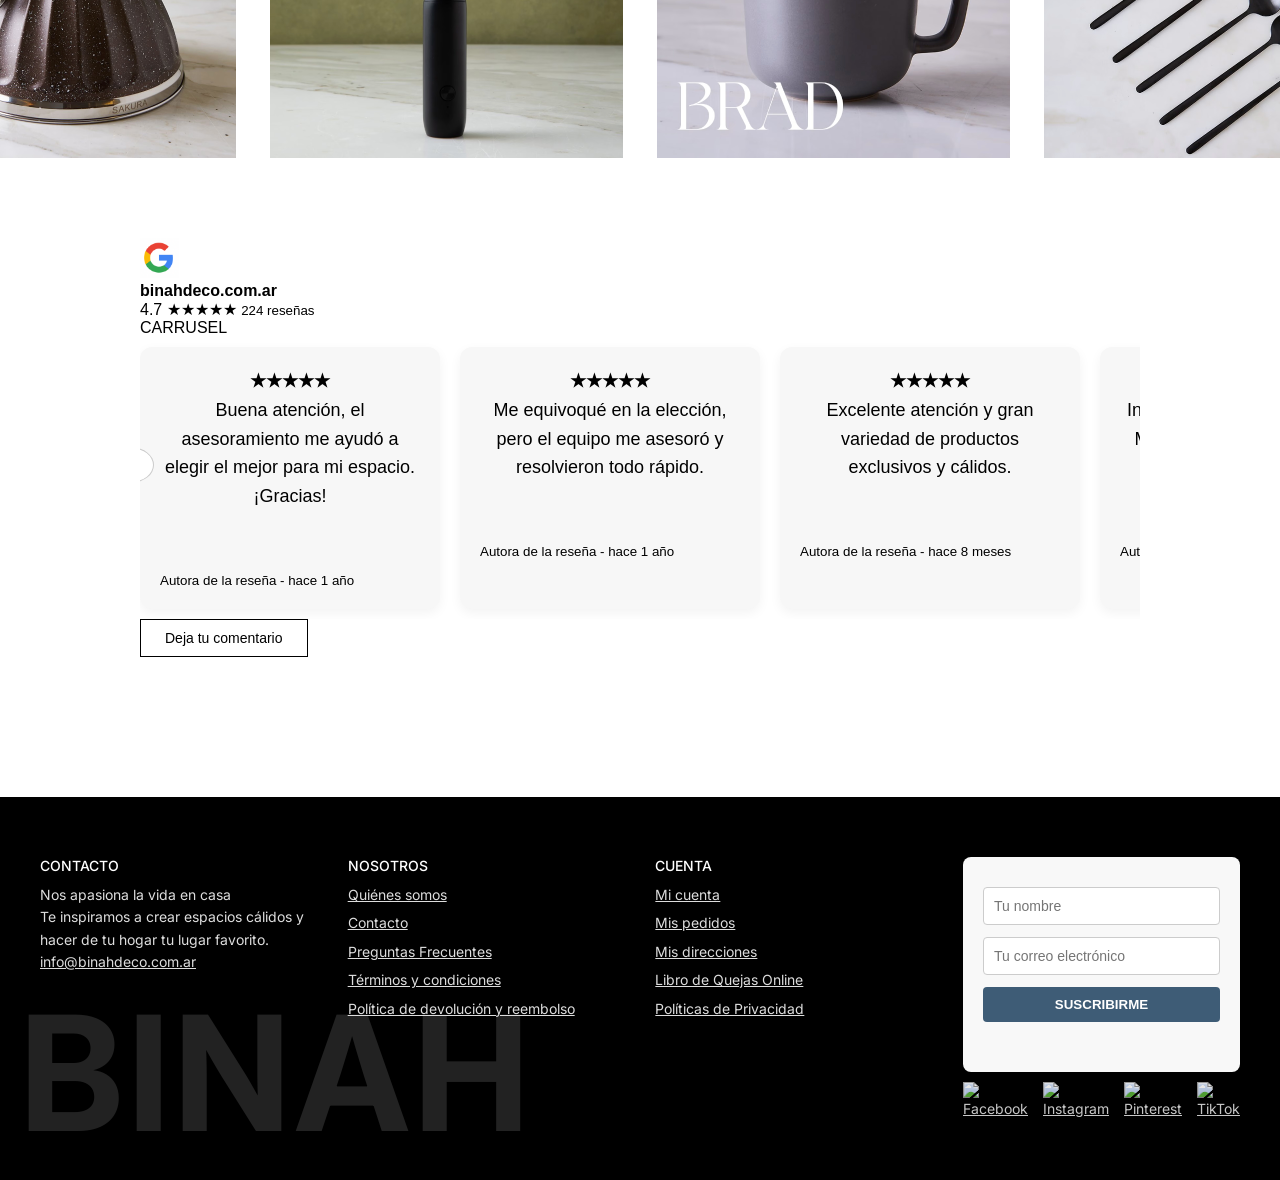
==== commit 538d0f52: "“entrega-final-js”" ====
--- a/index.html
+++ b/index.html
@@ -46,9 +46,12 @@
         <path stroke-linecap="round" stroke-linejoin="round" d="M21.75 8.25c0-3.375-2.625-6-6-6-1.875 0-3.563 1.125-4.5 2.625C10.313 3.375 8.625 2.25 6.75 2.25c-3.375 0-6 2.625-6 6 0 7.125 10.5 12.75 10.5 12.75S21.75 15.375 21.75 8.25z" />
       </svg>
   
-      <svg xmlns="http://www.w3.org/2000/svg" fill="none" viewBox="0 0 24 24" stroke-width="1.5" stroke="currentColor" class="icon">
-        <path stroke-linecap="round" stroke-linejoin="round" d="M2.25 3h1.5l.813 4.065M6.75 14.25h10.5l4.5-9H5.31m1.44 9L7.5 19.5M16.5 19.5l.75-5.25m-6.75 5.25a.75.75 0 100-1.5.75.75 0 000 1.5zM15 19.5a.75.75 0 100-1.5.75.75 0 000 1.5z" />
-      </svg>
+      <div class="carrito-icono">
+        <svg xmlns="http://www.w3.org/2000/svg" fill="none" viewBox="0 0 24 24" stroke-width="1.5" stroke="currentColor" class="icon">
+          <path stroke-linecap="round" stroke-linejoin="round" d="M2.25 3h1.5l.813 4.065M6.75 14.25h10.5l4.5-9H5.31m1.44 9L7.5 19.5M16.5 19.5l.75-5.25m-6.75 5.25a.75.75 0 100-1.5.75.75 0 000 1.5zM15 19.5a.75.75 0 100-1.5.75.75 0 000 1.5z" />
+        </svg>
+        <span id="contador-carrito">0</span>
+      </div>
     </div>
   </header>
 
@@ -120,6 +123,7 @@
       </div>
     </section>
 
+    
     <section class="promociones-section">
       <div class="promo-card">
         <div class="promo-image-container">
@@ -160,18 +164,36 @@
 
     <section class="room-inspiration">
       <div class="room-grid">
+        
         <div class="left-column">
           <div class="text-block">
             <p>Descubre espacios que inspiran. Encuentra ideas y soluciones para cada rincón de tu hogar, desde detalles pequeños hasta grandes renovaciones. ¡Motivate y eleva tu estilo al máximo!</p>
             <button class="cta-button2">Explorar Ideas</button>
           </div>
-          <img src="img/Inspiracion/01.png" alt="Espacio Living" class="img-horizontal" />
-          <img src="img/Inspiracion/04.png" alt="Cocina" class="img-horizontal" />
-        </div>
+    
+          <div class="img-container">
+            <img src="img/Inspiracion/01.png" alt="Espacio Living" class="img-horizontal" />
+            <div class="mensaje-secreto"></div>
+          </div>
+    
+          <div class="img-container">
+            <img src="img/Inspiracion/04.png" alt="Cocina" class="img-horizontal" />
+            <div class="mensaje-secreto"></div>
+          </div>
+        </div>
+    
         <div class="right-column">
-          <img src="img/Inspiracion/03.png" alt="Consola Deco" class="img-vertical" />
-          <img src="img/Inspiracion/02.png" alt="Espacio Verde" class="img-vertical" />
-        </div>
+          <div class="img-container">
+            <img src="img/Inspiracion/03.png" alt="Consola Deco" class="img-vertical" />
+            <div class="mensaje-secreto"></div>
+          </div>
+    
+          <div class="img-container">
+            <img src="img/Inspiracion/02.png" alt="Espacio Verde" class="img-vertical" />
+            <div class="mensaje-secreto"></div>
+          </div>
+        </div>
+    
       </div>
     </section>
 
--- a/styles.css
+++ b/styles.css
@@ -84,6 +84,22 @@
     }
   }
 
+  .carrito-icono {
+    position: relative;
+    display: inline-block;
+  }
+  
+  #contador-carrito {
+    position: absolute;
+    top: -6px;
+    right: -8px;
+    background-color: red;
+    color: white;
+    font-size: 10px;
+    font-weight: bold;
+    padding: 2px 6px;
+    border-radius: 50%;
+  }
 
   .mega-menu {
     display: none;
@@ -373,7 +389,7 @@
   border-radius: 0;
 }
 
-/* Imagen base */
+
 .img-container img {
   width: 100%;
   height: auto;
@@ -685,6 +701,28 @@
   margin-bottom: 20px;
 }
 
+.img-container {
+  position: relative;
+  display: inline-block;
+}
+
+.mensaje-secreto {
+  position: absolute;
+  bottom: 10px;
+  left: 10px;
+  background: rgba(0,0,0,0.7);
+  color: white;
+  padding: 6px 12px;
+  border-radius: 4px;
+  opacity: 0;
+  transition: opacity 0.3s ease;
+}
+
+.img-container:hover .mensaje-secreto {
+  opacity: 1;
+}
+
+
 .cta-button2 {
   padding: 10px 24px;
   border: 1px solid #000;
@@ -1018,7 +1056,7 @@
 }
 .newsletter-section {
   max-width: 400px;
-  margin: 100px auto;
+  margin: auto;
   padding: 20px;
   background-color: #f8f8f8;
   border-radius: 8px;
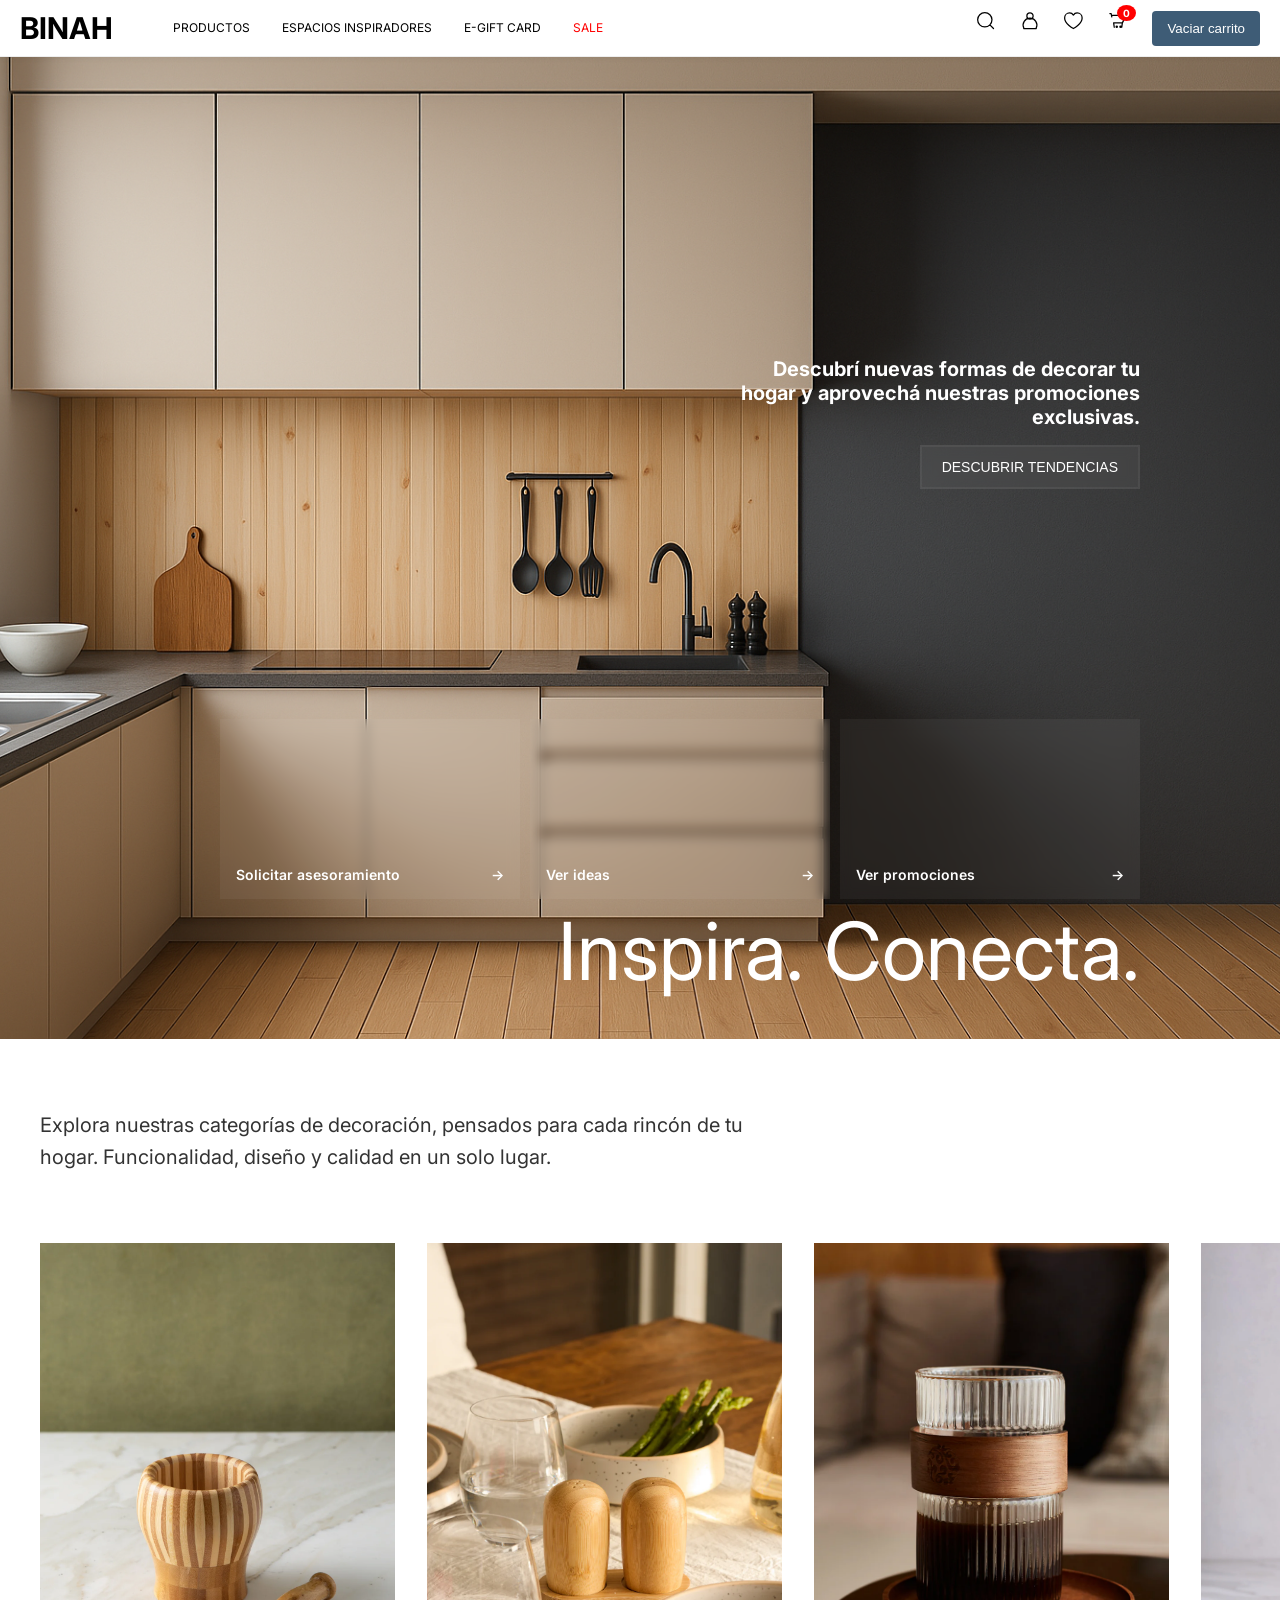
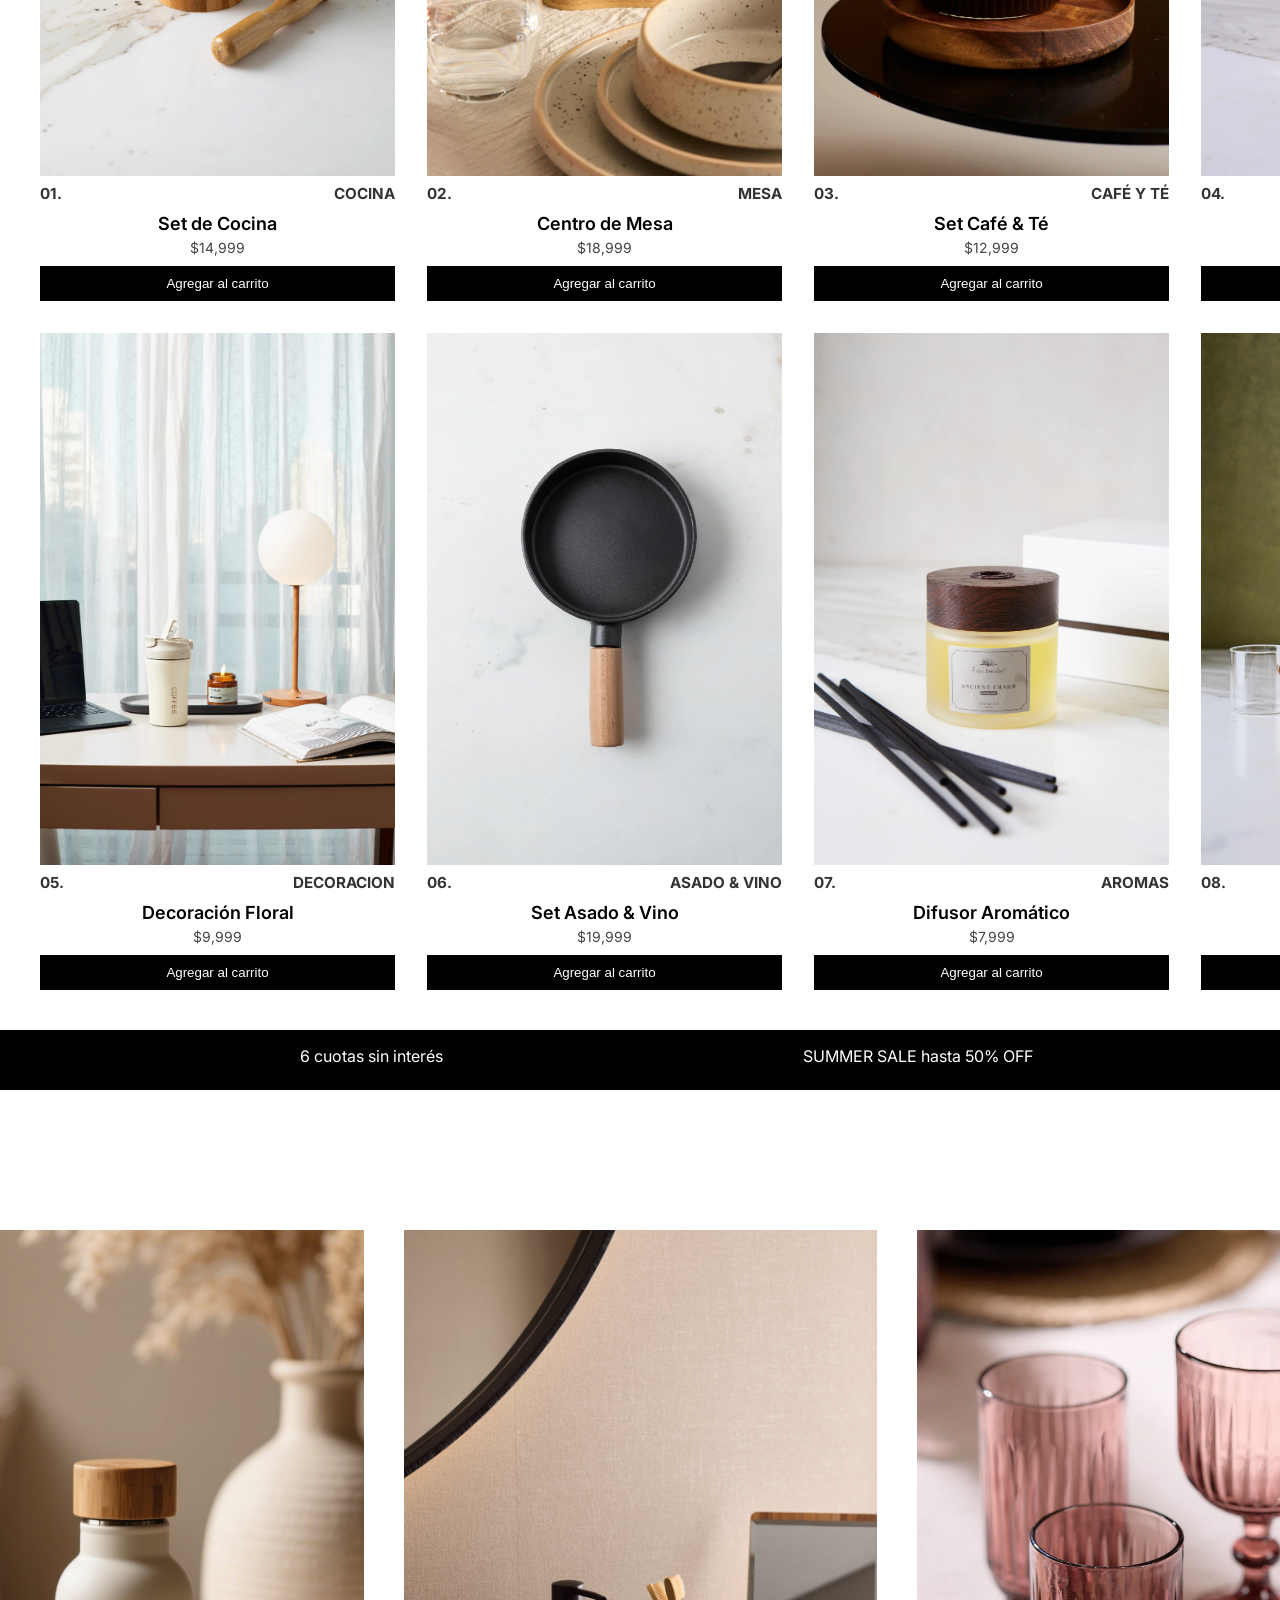
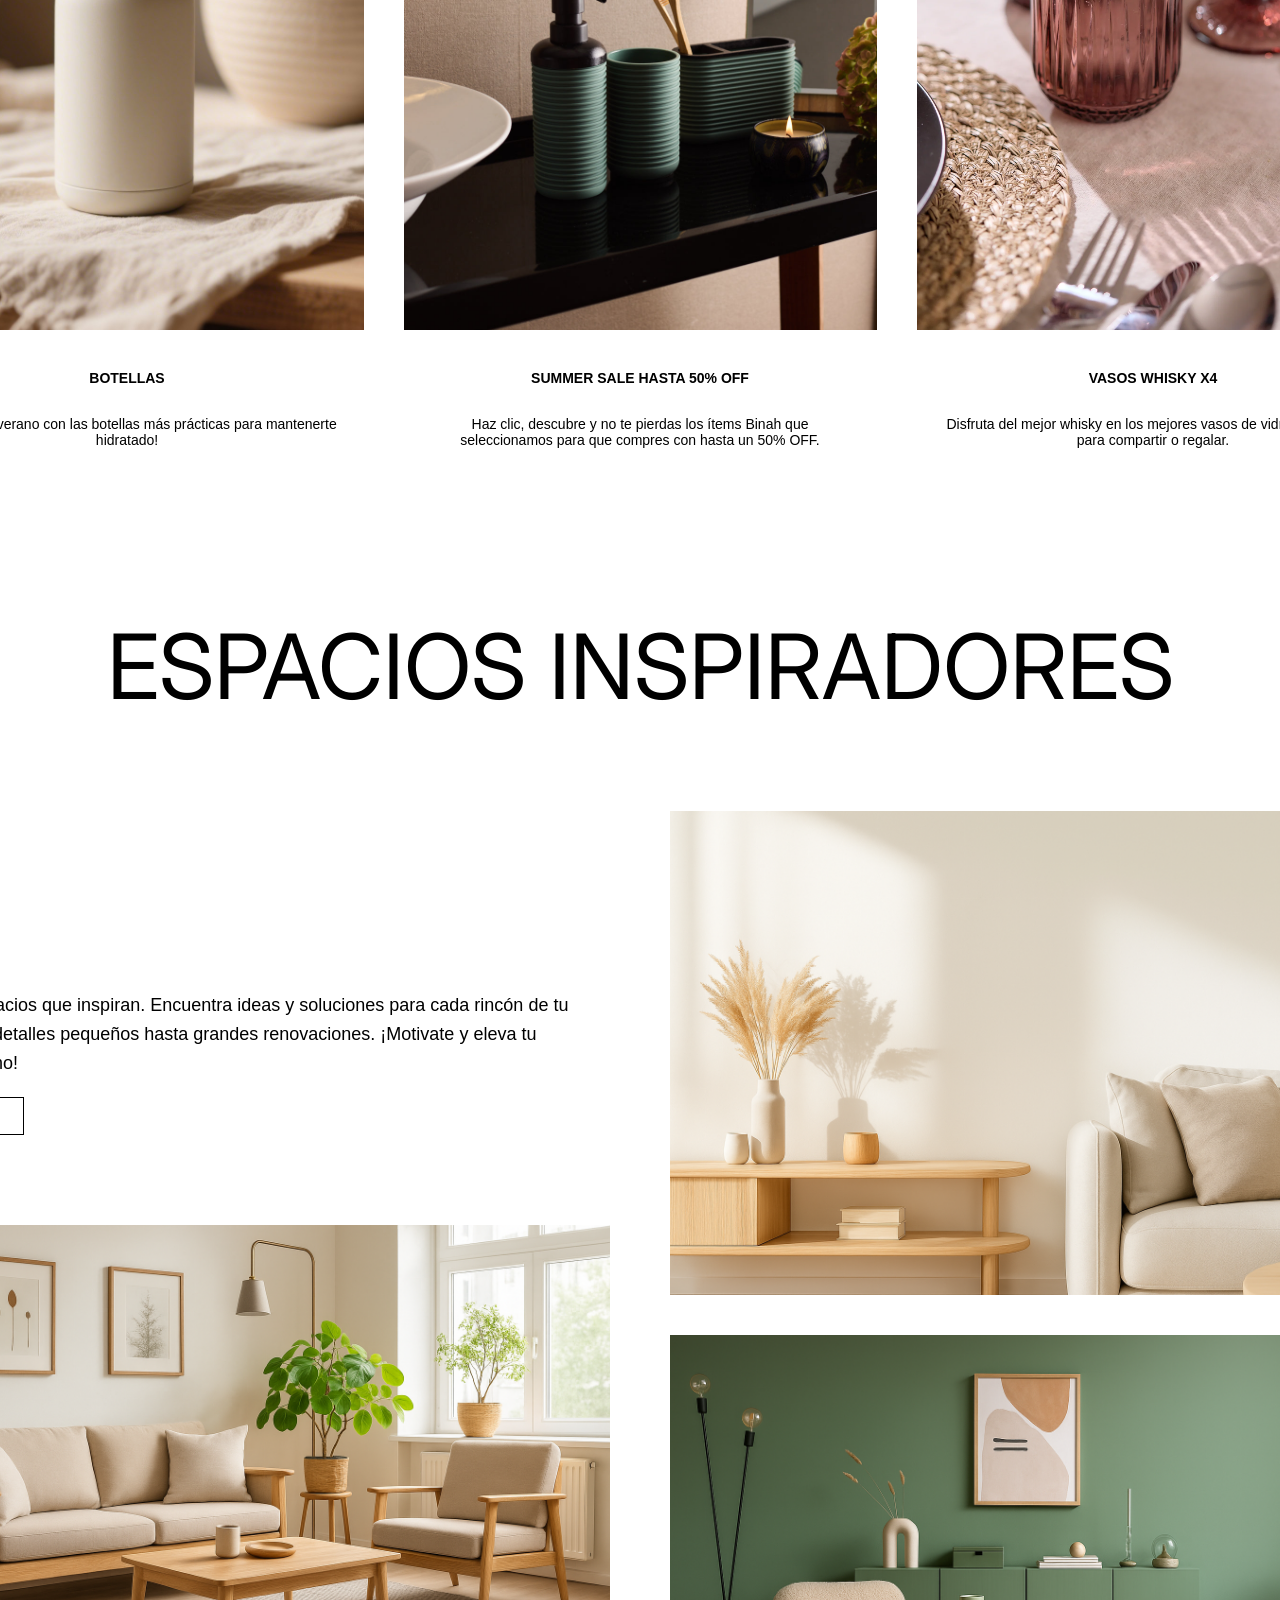
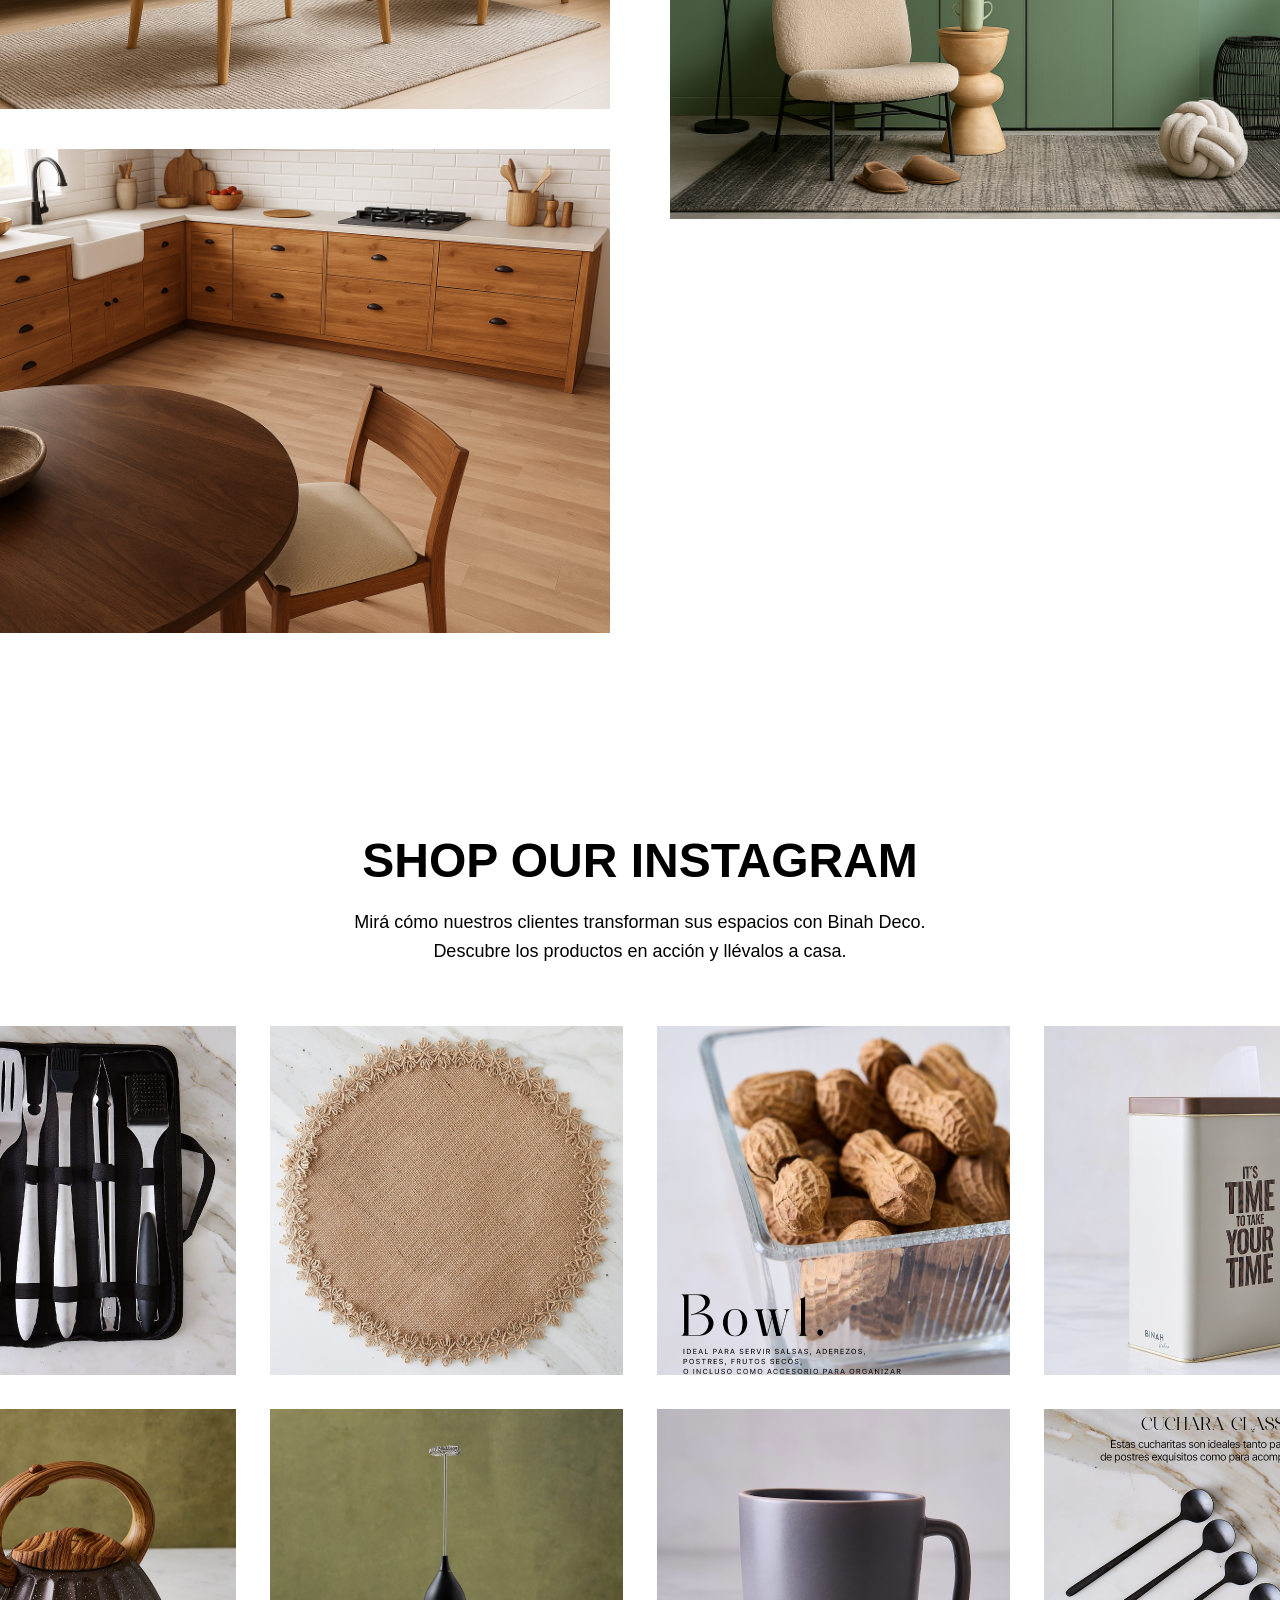
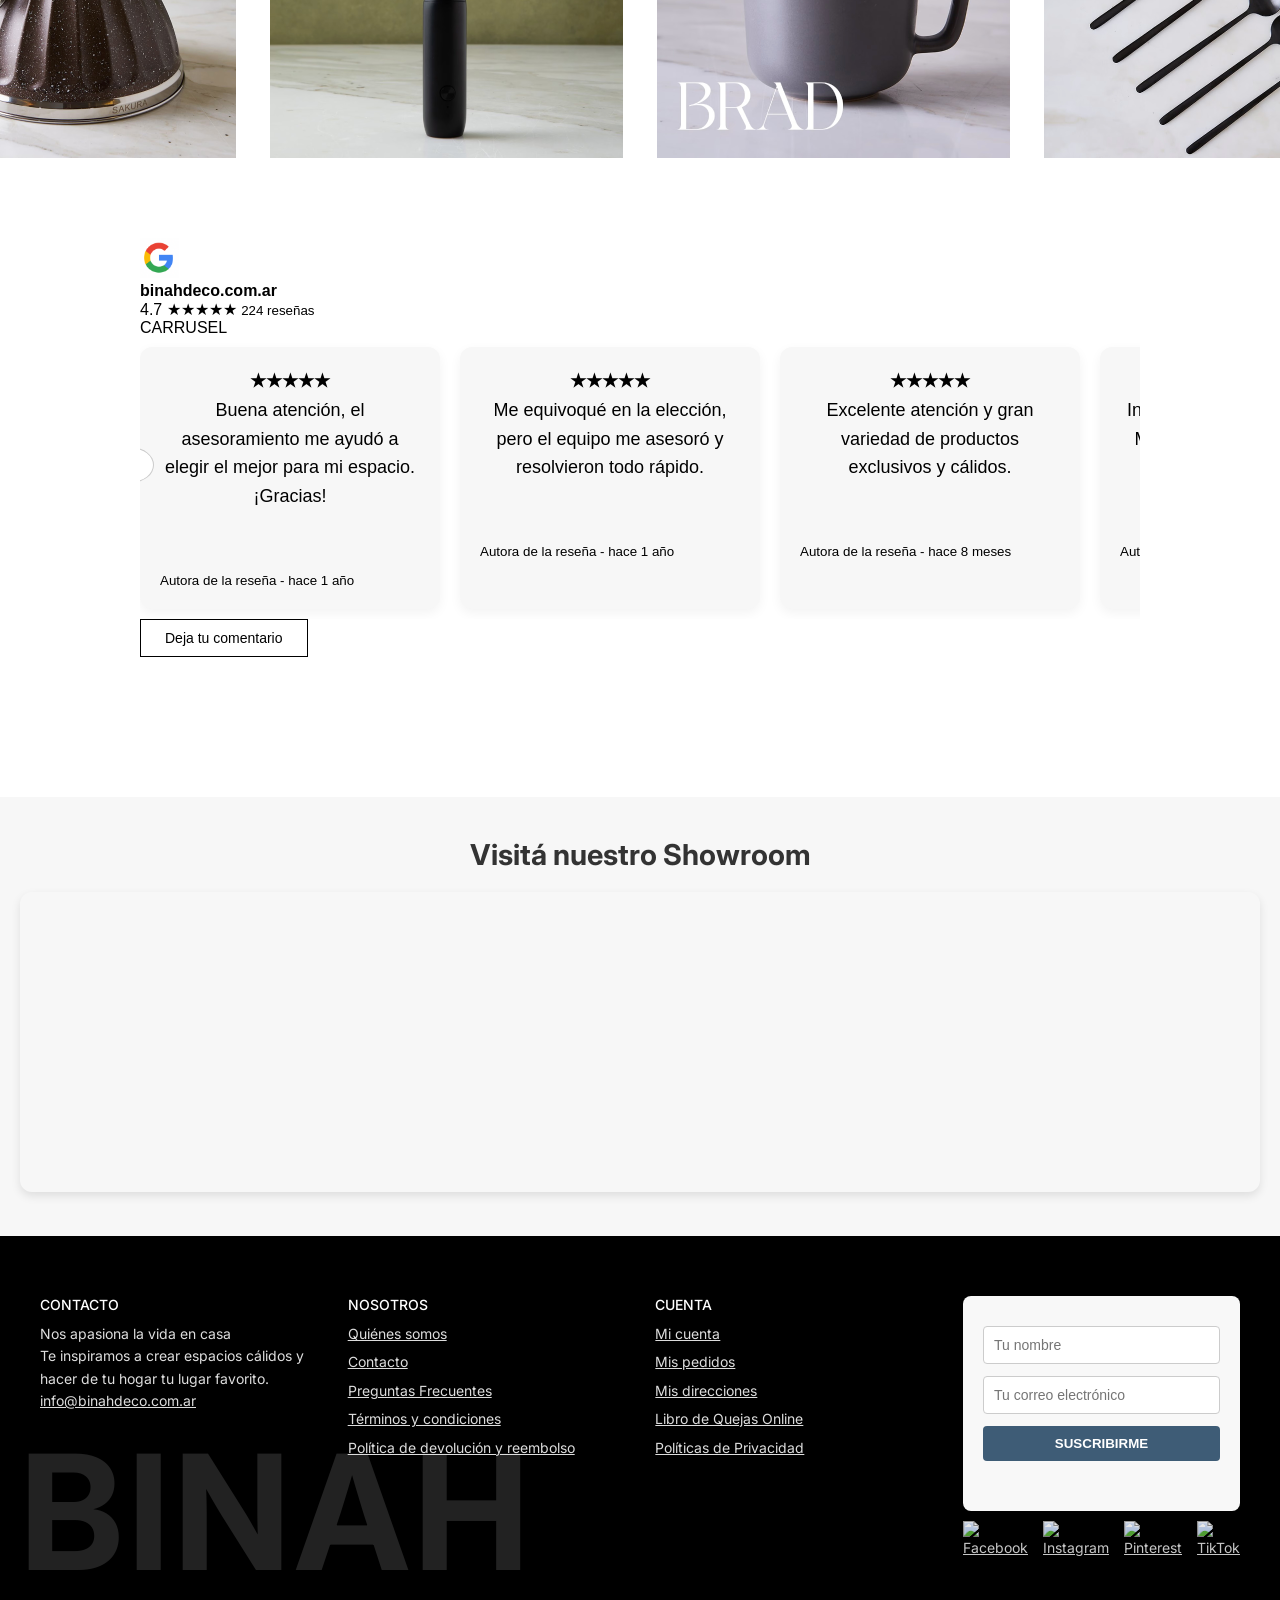
==== commit 63bafbc3: "Actualización final" ====
--- a/index.html
+++ b/index.html
@@ -11,6 +11,9 @@
 
 <body>
   <header class="navbar">
+    <div class="menu-toggle" id="menu-toggle">
+      ☰
+    </div>
     <div class="logo">BINAH</div>
     <nav class="nav-links">
       <a href="#">PRODUCTOS</a>
@@ -52,6 +55,7 @@
         </svg>
         <span id="contador-carrito">0</span>
       </div>
+      <button id="vaciar-carrito" class="btn-vaciar">Vaciar carrito</button>
     </div>
   </header>
 
@@ -253,6 +257,13 @@
         </div>
     </section>
   </div>
+  <section class="mapa-section">
+  <h2>Visitá nuestro Showroom</h2>
+  <div class="mapa-container">
+    <iframe src="https://www.google.com/maps/embed?pb=!1m18!1m12!1m3!1d3284.5662917473255!2d-58.42617192366484!3d-34.5898391729593!2m3!1f0!2f0!3f0!3m2!1i1024!2i768!4f13.1!3m3!1m2!1s0x95bccbe50c4109c7%3A0xb6073f2b214dd777!2sBinah%20Deco%20Pick%20up!5e0!3m2!1ses!2sar!4v1752539580913!5m2!1ses!2sar" 
+    width="100%" height="450" style="border:0;" allowfullscreen="" loading="lazy" referrerpolicy="no-referrer-when-downgrade"></iframe>
+  </div>
+</section>
   <footer class="footer">
     <div class="footer-container">
       <div class="footer-column">
--- a/styles.css
+++ b/styles.css
@@ -72,6 +72,45 @@
     color: #888;
   }
   
+  .menu-toggle {
+    display: none;
+    font-size: 2rem;
+    cursor: pointer;
+  }
+
+  .btn-vaciar {
+    background-color: #3E5C76;
+    color: white;
+    border: none;
+    padding: 10px 15px;
+    border-radius: 4px;
+    cursor: pointer;
+    margin-top: 0%;
+  }
+  
+  .btn-vaciar:hover {
+    background-color: #20303e;
+    color: white;
+  }
+  
+  /* Versión mobile */
+ 
+  @media screen and (max-width: 768px) {
+    .logo {
+      position: absolute;
+      left: 50%;
+      transform: translateX(-50%);
+    }
+    .nav-links {
+      display: none; /* si querés ocultarlos en mobile */
+    }
+  }
+  @media screen and (max-width: 768px) {
+    .nav-icons svg:nth-child(2),
+    .nav-icons svg:nth-child(3) {
+      display: none;
+    }
+  }
   
   @media (max-width: 768px) {
     .nav-links {
@@ -83,6 +122,28 @@
       height: 24px;
     }
   }
+  @media (max-width: 768px) {
+    .nav-links {
+      display: none;
+      flex-direction: column;
+      background-color: white;
+      position: absolute;
+      top: 60px;
+      right: 0;
+      width: 100%;
+      text-align: right;
+      padding: 1rem;
+    }
+  
+    .nav-links.active {
+      display: flex;
+    }
+  
+    .menu-toggle {
+      display: block;
+    }
+  }
+  
 
   .carrito-icono {
     position: relative;
@@ -1109,7 +1170,25 @@
   height: 20px;
   filter: brightness(90%);
 }
-
+.mapa-section {
+  padding: 40px 20px;
+  background-color: #f7f7f7;
+  text-align: center;
+}
+
+.mapa-section h2 {
+  font-size: 1.8rem;
+  margin-bottom: 20px;
+  color: #333;
+}
+
+.mapa-container iframe {
+  width: 100%;
+  max-width: 100%;
+  height: 300px;
+  border-radius: 12px;
+  box-shadow: 0 4px 10px rgba(0,0,0,0.1);
+}
 .footer-brand {
   position: absolute;
   bottom: 10px;
